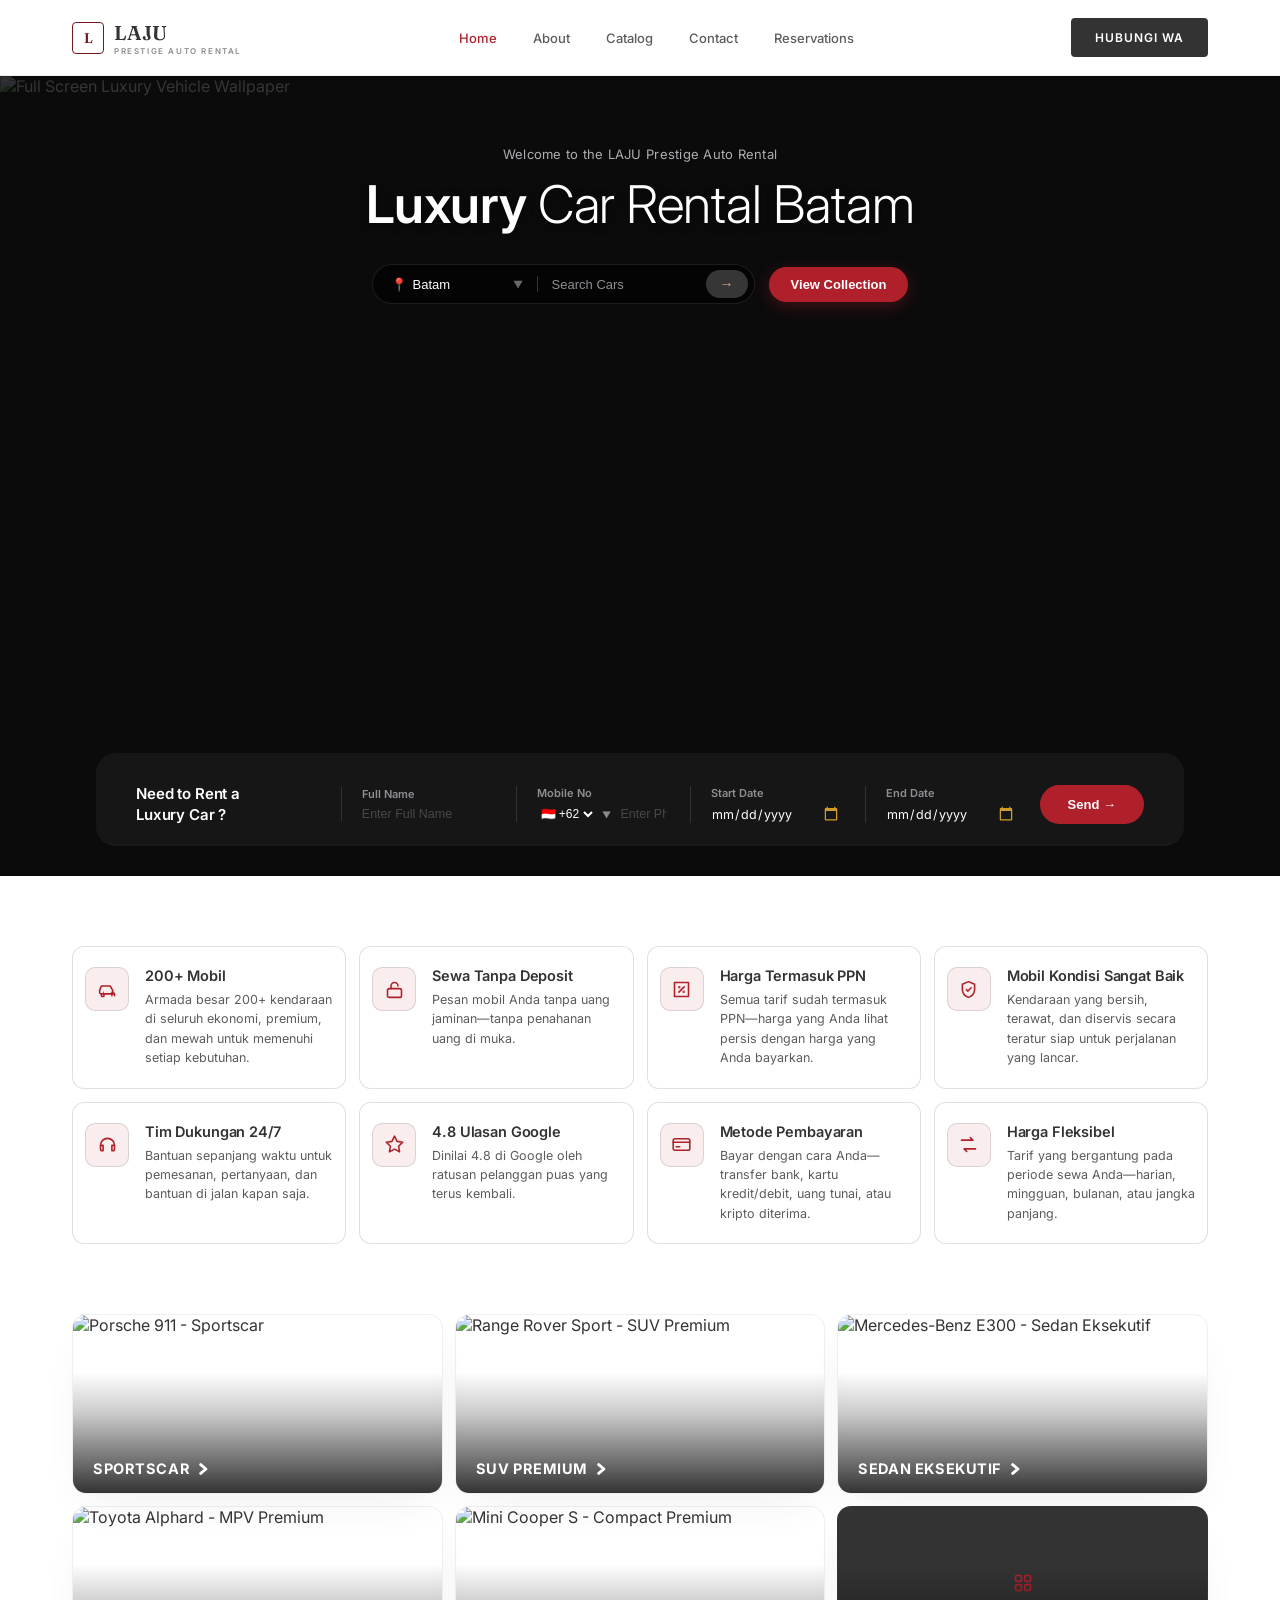
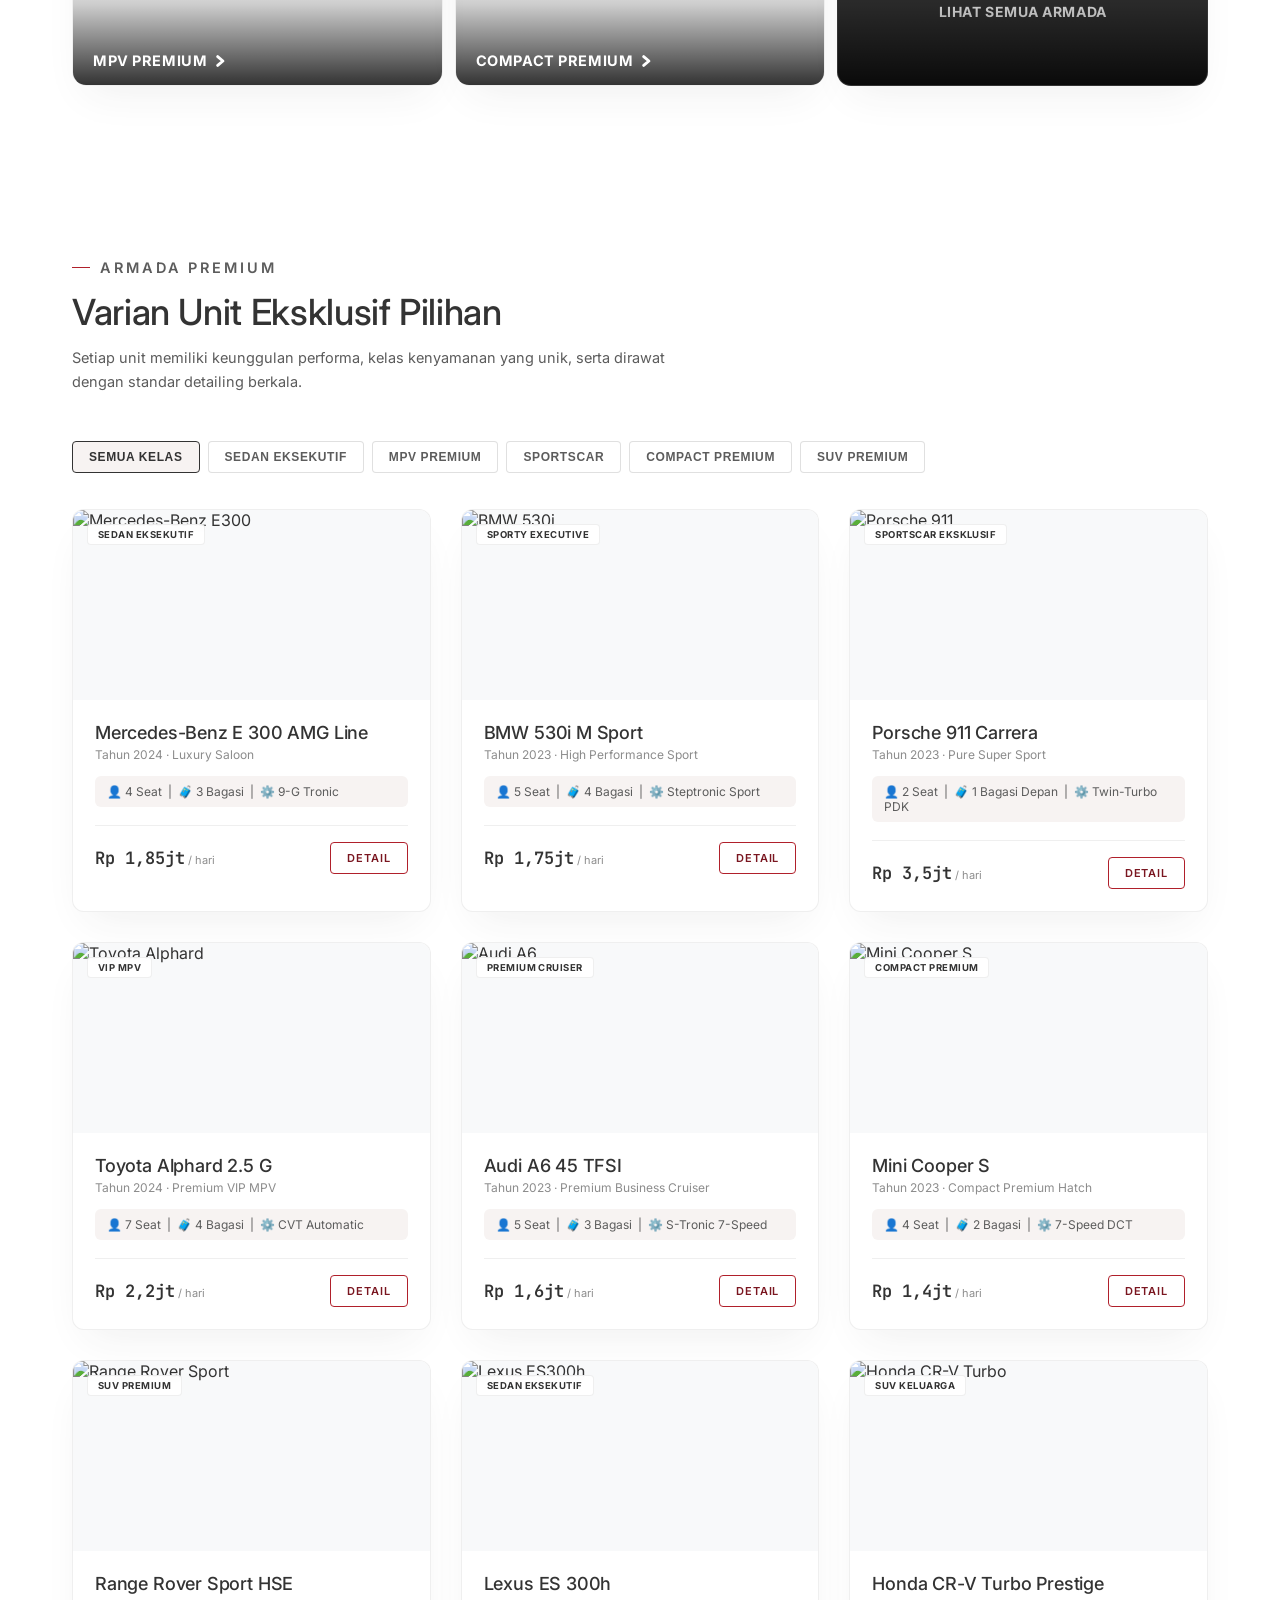
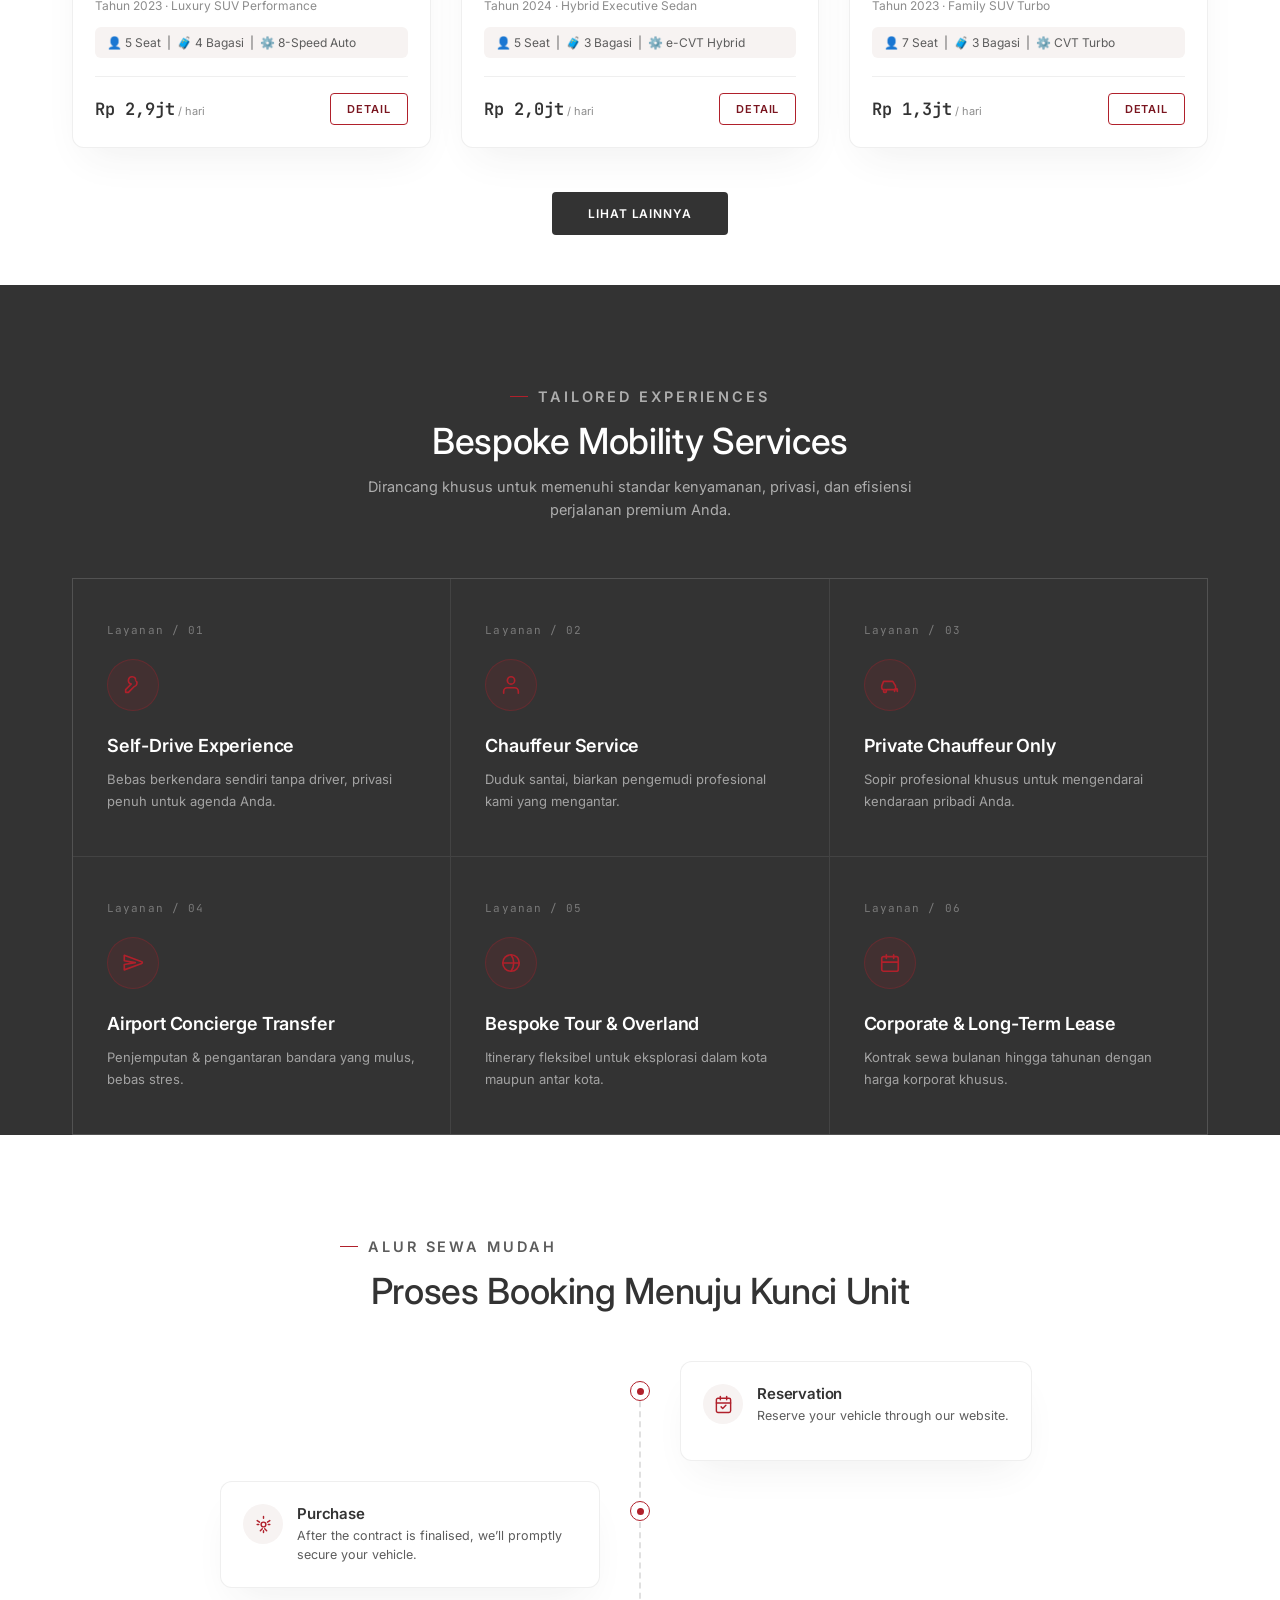
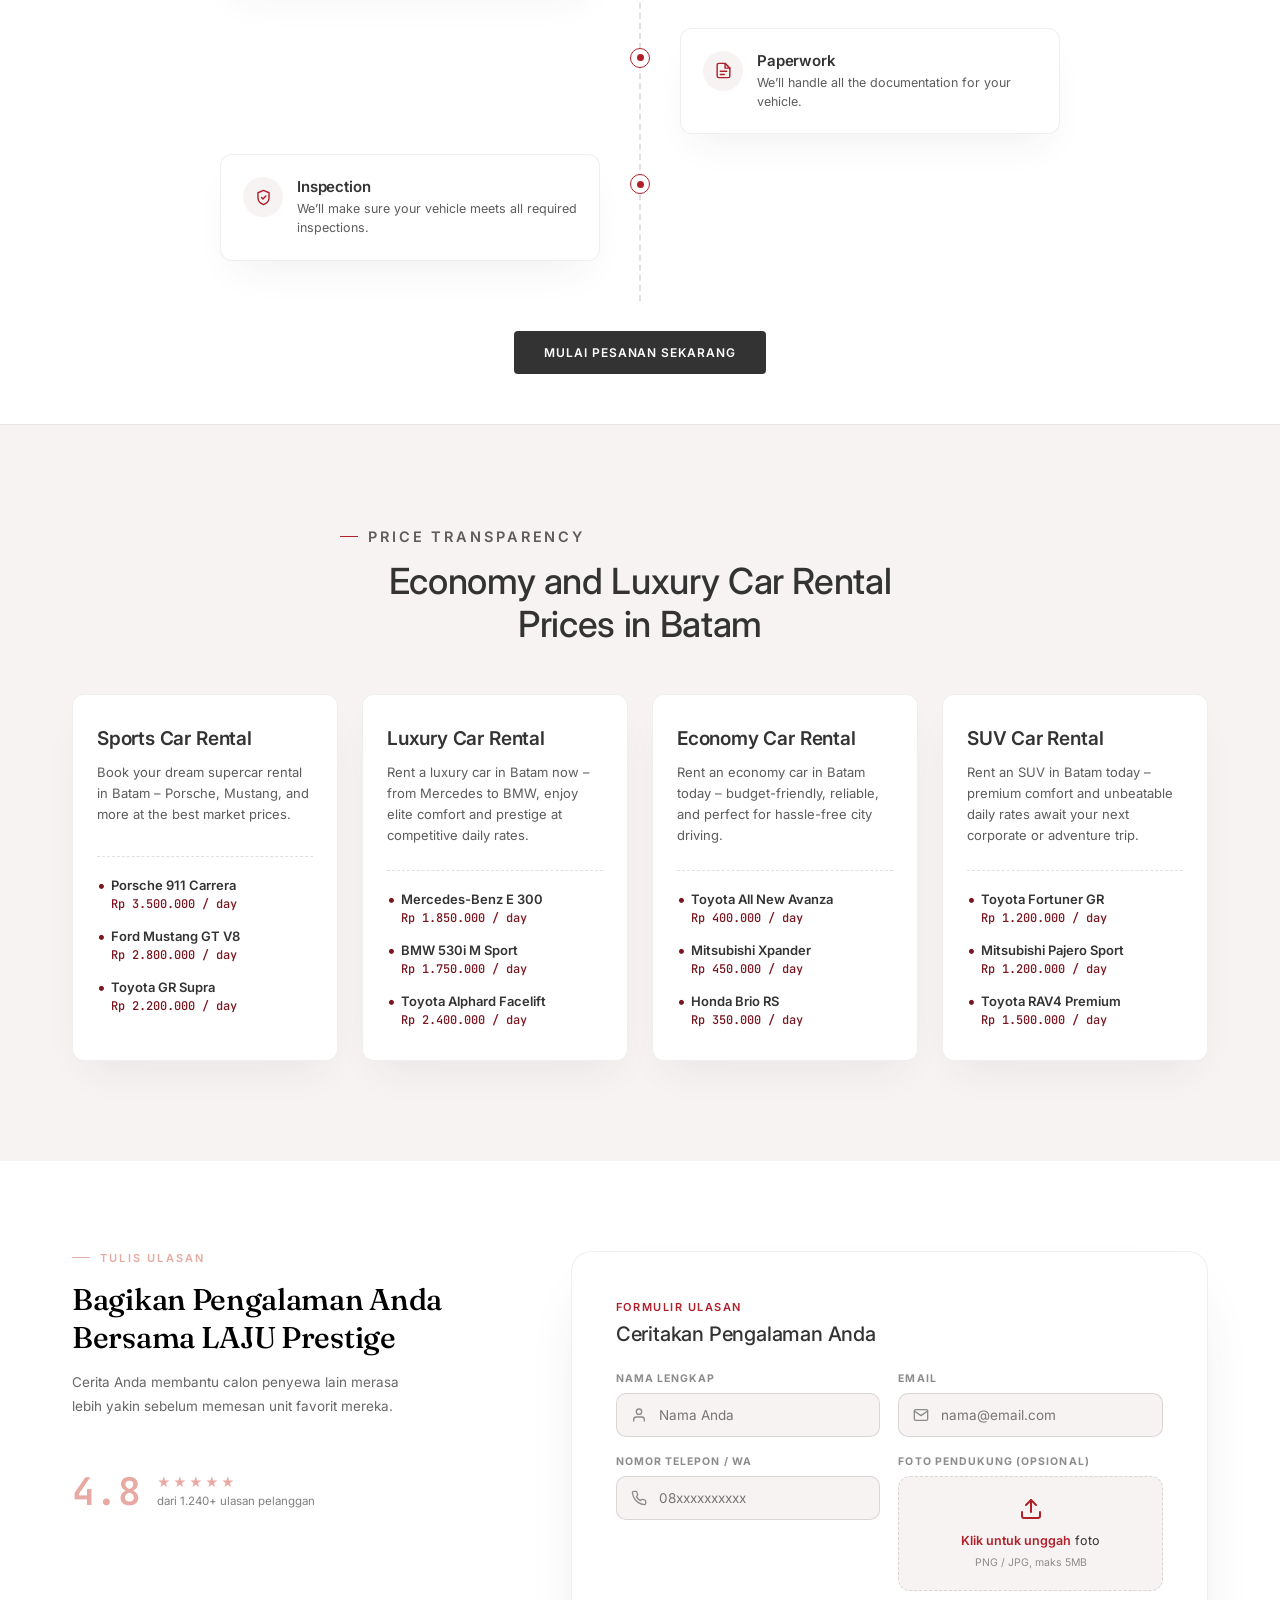
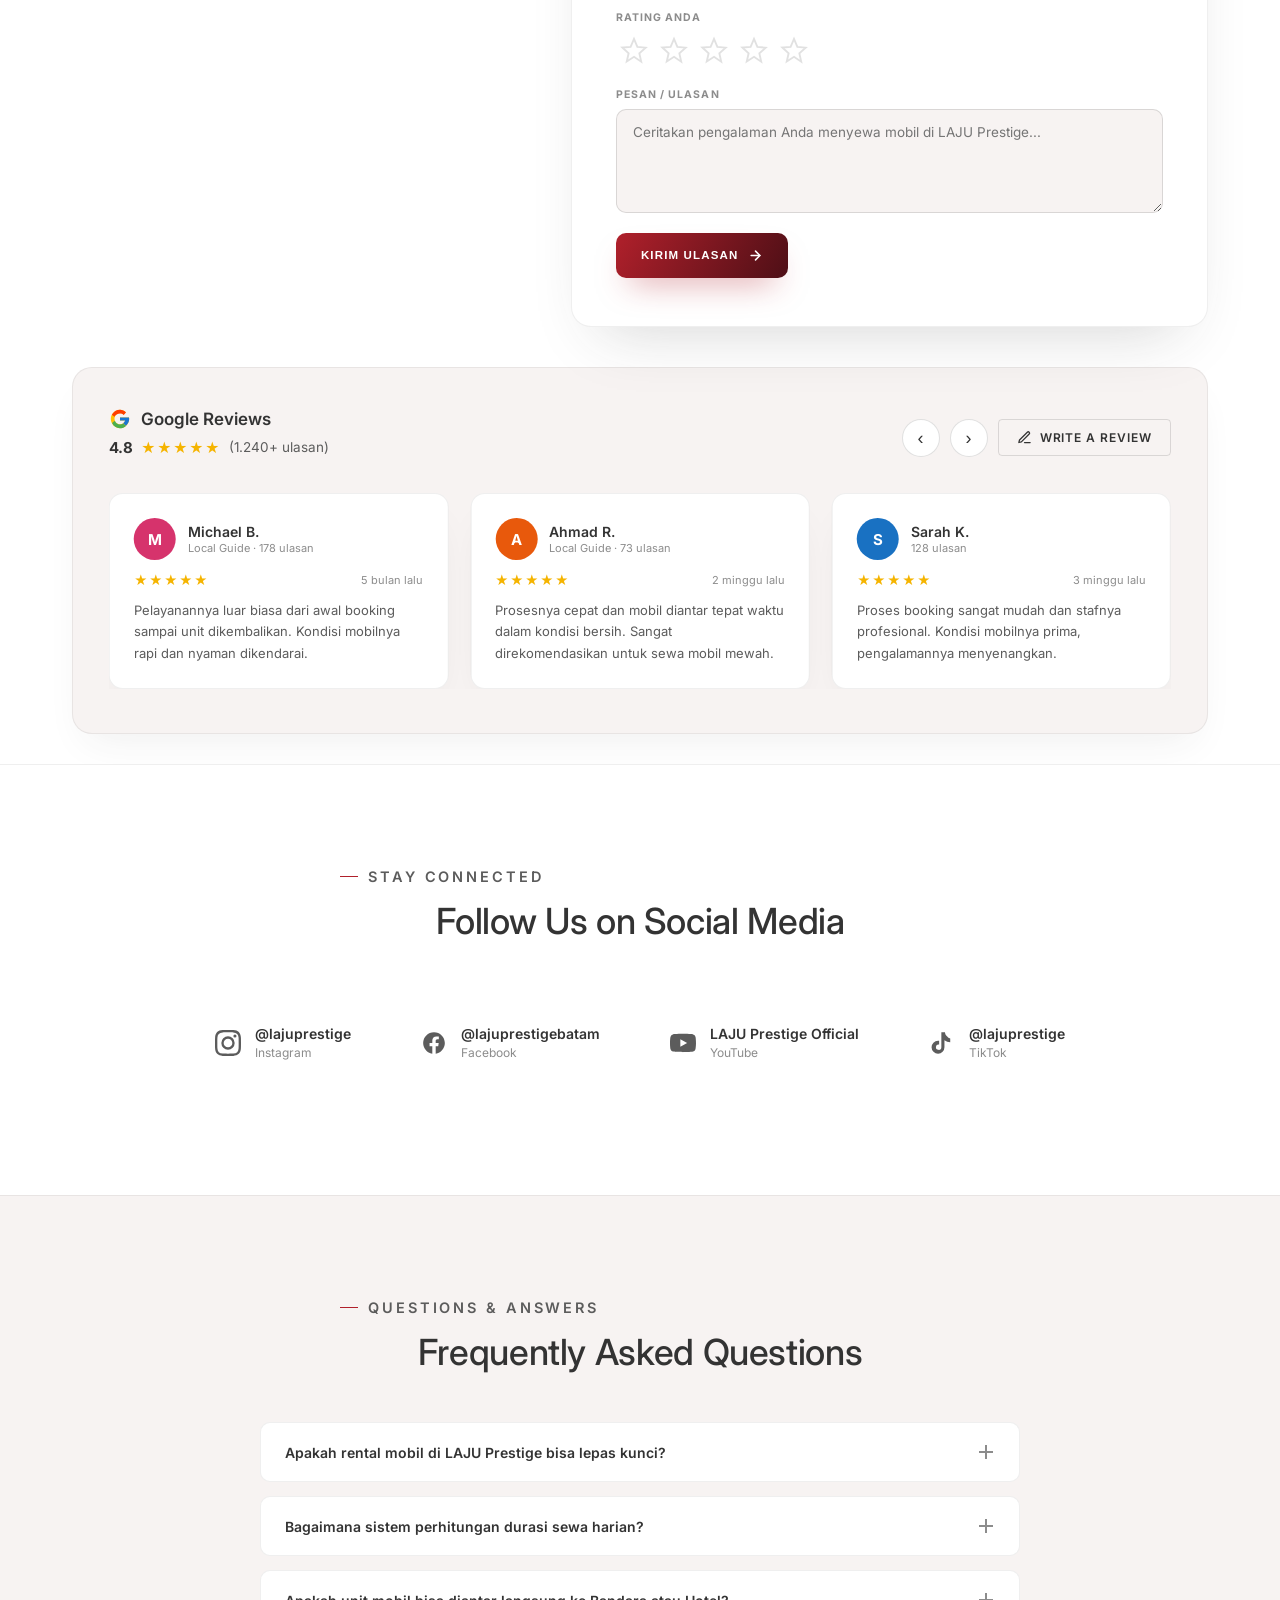
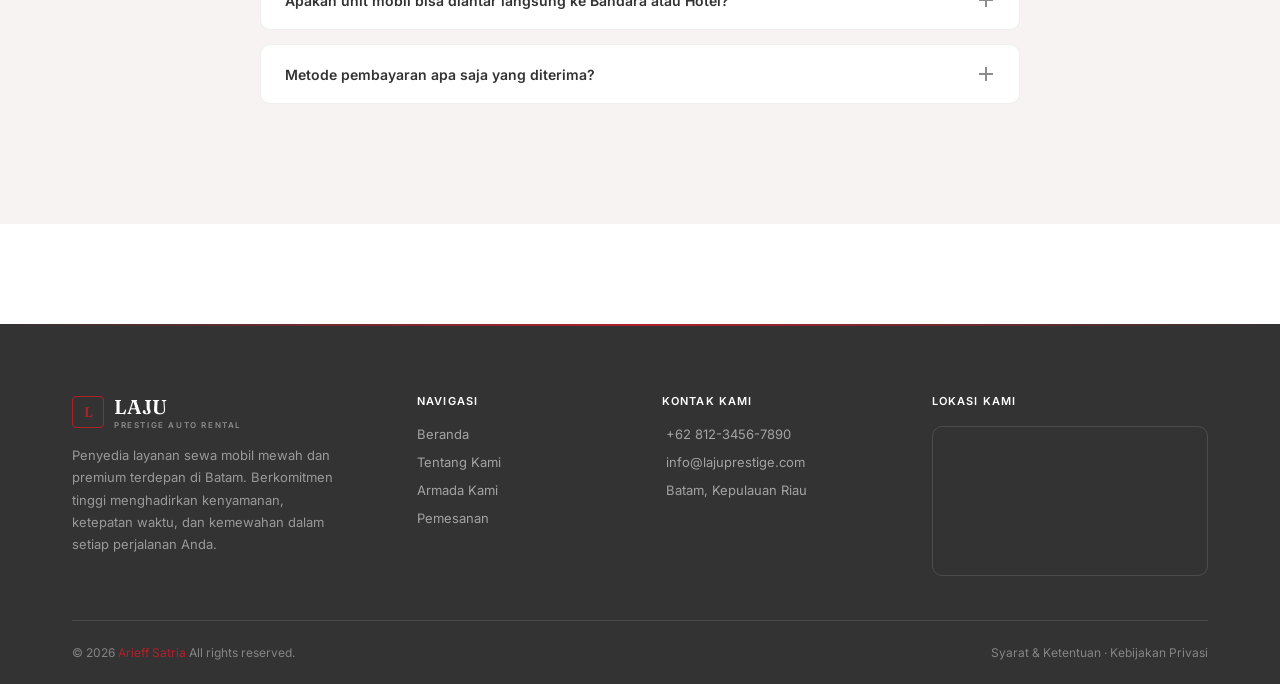
==== index.html @ 4bdc9bdc "update fix" ====
<!DOCTYPE html>
<html lang="en">
<head>
    <meta charset="UTF-8">
    <meta name="viewport" content="width=device-width, initial-scale=1.0">
    <title>Luxury - RentCar</title>
    <link rel="preconnect" href="https://fonts.googleapis.com">
    <link rel="preconnect" href="https://fonts.gstatic.com" crossorigin>
    <link href="https://fonts.googleapis.com/css2?family=Fraunces:opsz,wght@9..144,400;9..144,500;9..144,600&family=Inter:wght@300;400;500;600;700&family=JetBrains+Mono:wght@500;600&display=swap" rel="stylesheet">
    <link rel="stylesheet" href="/components/globals.css">
    <link rel="stylesheet" href="/website/css/index.css">
</head>
<body>
    
<div id="navbar"></div>

<main>
  <!-- RESERVATION HERO SECTION WITH TRUE IMMERSIVE BACKDROP COVER -->
  <section class="hero" id="booking">
    <!-- Di bagian src di bawah ini, silakan masukkan URL foto mobil Toyota RAV4 siang hari milikmu, bro! -->
    <img class="hero-bg-image" src="https://images.unsplash.com/photo-1601929862217-f1bf94503333?auto=format&fit=crop&w=1600&q=80" alt="Full Screen Luxury Vehicle Wallpaper">
    
    <!-- Lapisan pelindung kontras teks -->
    <div class="hero-overlay"></div>
    
    <div class="wrap">
      <div class="hero-top-content">
        <span class="hero-welcome">Welcome to the LAJU Prestige Auto Rental</span>
        <h1><strong>Luxury</strong> Car Rental Batam</h1>
        
        <!-- Top Pill Search Bar Row -->
        <div class="search-pill-wrapper">
          <div class="search-pill">
            <div class="pill-select-wrapper">
              📍
              <select id="lokasiPill">
                <option value="batam">Batam</option>
                <option value="tanjungpinang">Tanjung Pinang</option>
              </select>
              <span style="font-size:10px; opacity:0.6;">▼</span>
            </div>
            <div class="pill-divider"></div>
            <input type="text" placeholder="Search Cars" id="searchCarInput" onkeydown="if(event.key==='Enter'){ event.preventDefault(); searchFleet(); }">
            <button class="pill-arrow-btn" onclick="searchFleet()">→</button>
          </div>
          <button class="view-collection-btn" onclick="document.getElementById('armada').scrollIntoView({behavior:'smooth'})">View Collection</button>
        </div>
      </div>

      <!-- Bottom Horizontal Booking Bar Grid Container -->
      <div class="horizontal-booking-container">
        <div class="horizontal-booking-bar">
          <div class="bar-title">
            <h3>Need to Rent a<br>Luxury Car ?</h3>
          </div>
          
          <div class="bar-field">
            <label>Full Name</label>
            <input type="text" placeholder="Enter Full Name" id="barName">
          </div>
          
          <div class="bar-field">
            <label>Mobile No</label>
            <div class="phone-input-wrapper">
              <select>
                <option>🇮🇩 +62</option>
              </select>
              <span style="font-size:9px; opacity:0.5; margin-right:4px;">▼</span>
              <input type="tel" placeholder="Enter Ph. no" id="barPhone">
            </div>
          </div>
          
          <div class="bar-field">
            <label>Start Date</label>
            <div class="date-wrapper">
              <input type="date" id="barStartDate">
            </div>
          </div>
          
          <div class="bar-field">
            <label>End Date</label>
            <div class="date-wrapper">
              <input type="date" id="barEndDate">
            </div>
          </div>
          
          <div>
            <button class="btn-send" onclick="sendHeroBookingToWA()">Send →</button>
          </div>
        </div>
      </div>

    </div>
  </section>

  <!-- SECTION: TRUST FEATURES (TEMA TERANG, TEPAT DI BAWAH HERO) -->
  <section class="trust-section">
    <div class="wrap">
      <div class="trust-grid">
        <div class="trust-card">
          <div class="trust-icon"><svg viewBox="0 0 24 24"><path d="M5 17h14M5 17a2 2 0 01-2-2v-2l2-5h10l3 5v2a2 2 0 01-2 2M5 17v2a1 1 0 001 1h1a1 1 0 001-1v-2m9 2v-2a1 1 0 011-1h1a1 1 0 011 1v2"/><circle cx="7.5" cy="15" r="0.6" fill="currentColor" stroke="none"/><circle cx="16.5" cy="15" r="0.6" fill="currentColor" stroke="none"/></svg></div>
          <div>
            <h4>200+ Mobil</h4>
            <p>Armada besar 200+ kendaraan di seluruh ekonomi, premium, dan mewah untuk memenuhi setiap kebutuhan.</p>
          </div>
        </div>

        <div class="trust-card">
          <div class="trust-icon"><svg viewBox="0 0 24 24"><rect x="4" y="11" width="16" height="10" rx="2"/><path d="M8 11V8a4 4 0 018 0"/></svg></div>
          <div>
            <h4>Sewa Tanpa Deposit</h4>
            <p>Pesan mobil Anda tanpa uang jaminan—tanpa penahanan uang di muka.</p>
          </div>
        </div>

        <div class="trust-card">
          <div class="trust-icon"><svg viewBox="0 0 24 24"><path d="M4 4h16v16H4z"/><path d="M9 15l6-6M9.5 10a0.5 0.5 0 100-1 0.5 0.5 0 000 1zM14.5 15a0.5 0.5 0 100-1 0.5 0.5 0 000 1z"/></svg></div>
          <div>
            <h4>Harga Termasuk PPN</h4>
            <p>Semua tarif sudah termasuk PPN—harga yang Anda lihat persis dengan harga yang Anda bayarkan.</p>
          </div>
        </div>

        <div class="trust-card">
          <div class="trust-icon"><svg viewBox="0 0 24 24"><path d="M12 3l7 3v6c0 4.5-3 7.5-7 9-4-1.5-7-4.5-7-9V6l7-3z"/><path d="M9.5 12l1.8 1.8L15 10"/></svg></div>
          <div>
            <h4>Mobil Kondisi Sangat Baik</h4>
            <p>Kendaraan yang bersih, terawat, dan diservis secara teratur siap untuk perjalanan yang lancar.</p>
          </div>
        </div>

        <div class="trust-card">
          <div class="trust-icon"><svg viewBox="0 0 24 24"><path d="M4 13a8 8 0 0116 0"/><path d="M4 13v4a2 2 0 002 2h1v-6H5a1 1 0 00-1 1zM20 13v4a2 2 0 01-2 2h-1v-6h2a1 1 0 011 1z"/></svg></div>
          <div>
            <h4>Tim Dukungan 24/7</h4>
            <p>Bantuan sepanjang waktu untuk pemesanan, pertanyaan, dan bantuan di jalan kapan saja.</p>
          </div>
        </div>

        <div class="trust-card">
          <div class="trust-icon"><svg viewBox="0 0 24 24"><path d="M12 2.5l2.9 5.9 6.5.95-4.7 4.6 1.1 6.45L12 17.3l-5.8 3.1 1.1-6.45-4.7-4.6 6.5-.95z"/></svg></div>
          <div>
            <h4>4.8 Ulasan Google</h4>
            <p>Dinilai 4.8 di Google oleh ratusan pelanggan puas yang terus kembali.</p>
          </div>
        </div>

        <div class="trust-card">
          <div class="trust-icon"><svg viewBox="0 0 24 24"><rect x="2.5" y="5.5" width="19" height="13" rx="2"/><line x1="2.5" y1="9.5" x2="21.5" y2="9.5"/><line x1="6" y1="14.5" x2="10" y2="14.5"/></svg></div>
          <div>
            <h4>Metode Pembayaran</h4>
            <p>Bayar dengan cara Anda—transfer bank, kartu kredit/debit, uang tunai, atau kripto diterima.</p>
          </div>
        </div>

        <div class="trust-card">
          <div class="trust-icon"><svg viewBox="0 0 24 24"><path d="M4 7h13l-3-3M20 17H7l3 3"/></svg></div>
          <div>
            <h4>Harga Fleksibel</h4>
            <p>Tarif yang bergantung pada periode sewa Anda—harian, mingguan, bulanan, atau jangka panjang.</p>
          </div>
        </div>
      </div>
    </div>
  </section>

  <!-- SECTION: CATEGORY SHOWCASE (FOTO MOBIL PER KATEGORI ARMADA) -->
  <section class="category-showcase">
    <div class="wrap">
      <div class="cat-grid">
        <a class="cat-tile">
          <img src="https://images.unsplash.com/photo-1580679568899-be51739ba2df?auto=format&fit=crop&w=800&q=80" alt="Porsche 911 - Sportscar">
          <span class="cat-tile-label">Sportscar <svg viewBox="0 0 24 24" fill="none" stroke="currentColor" stroke-width="5" stroke-linecap="round" stroke-linejoin="round"><path d="M8 4.5l9 7.5-9 7.5"/></svg></span>
        </a>
        <a class="cat-tile">
          <img src="https://images.unsplash.com/photo-1671614415338-68728dd833ea?auto=format&fit=crop&w=800&q=80" alt="Range Rover Sport - SUV Premium">
          <span class="cat-tile-label">SUV Premium <svg viewBox="0 0 24 24" fill="none" stroke="currentColor" stroke-width="5" stroke-linecap="round" stroke-linejoin="round"><path d="M8 4.5l9 7.5-9 7.5"/></svg></span>
        </a>
        <a class="cat-tile">
          <img src="https://images.unsplash.com/photo-1580273916550-e323be2ae537?auto=format&fit=crop&w=800&q=80" alt="Mercedes-Benz E300 - Sedan Eksekutif">
          <span class="cat-tile-label">Sedan Eksekutif <svg viewBox="0 0 24 24" fill="none" stroke="currentColor" stroke-width="5" stroke-linecap="round" stroke-linejoin="round"><path d="M8 4.5l9 7.5-9 7.5"/></svg></span>
        </a>
        <a class="cat-tile">
          <img src="https://images.unsplash.com/photo-1519641471654-76ce0107ad1b?auto=format&fit=crop&w=800&q=80" alt="Toyota Alphard - MPV Premium">
          <span class="cat-tile-label">MPV Premium <svg viewBox="0 0 24 24" fill="none" stroke="currentColor" stroke-width="5" stroke-linecap="round" stroke-linejoin="round"><path d="M8 4.5l9 7.5-9 7.5"/></svg></span>
        </a>
        <a class="cat-tile">
          <img src="https://images.unsplash.com/photo-1549399542-7e3f8b79c341?auto=format&fit=crop&w=800&q=80" alt="Mini Cooper S - Compact Premium">
          <span class="cat-tile-label">Compact Premium <svg viewBox="0 0 24 24" fill="none" stroke="currentColor" stroke-width="5" stroke-linecap="round" stroke-linejoin="round"><path d="M8 4.5l9 7.5-9 7.5"/></svg></span>
        </a>
        <a class="cat-tile cta" onclick="goToCategory('all'); return false;" href="#armada">
          <svg viewBox="0 0 24 24" fill="none" stroke-width="2" stroke-linecap="round" stroke-linejoin="round"><rect x="3" y="3" width="7" height="7" rx="1.5"/><rect x="14" y="3" width="7" height="7" rx="1.5"/><rect x="3" y="14" width="7" height="7" rx="1.5"/><rect x="14" y="14" width="7" height="7" rx="1.5"/></svg>
          <span>Lihat Semua Armada</span>
        </a>
      </div>
    </div>
  </section>


  <!-- FLEET SECTION -->
  <section id="armada">
    <div class="wrap">
      <div class="section-head">
        <p class="eyebrow">Armada Premium</p>
        <h2>Varian Unit Eksklusif Pilihan</h2>
        <p>Setiap unit memiliki keunggulan performa, kelas kenyamanan yang unik, serta dirawat dengan standar detailing berkala.</p>
      </div>

      <div class="fleet-tabs">
        <button class="active" data-filter="all">Semua Kelas</button>
        <button data-filter="sedan">Sedan Eksekutif</button>
        <button data-filter="mpv">MPV Premium</button>
        <button data-filter="sport">Sportscar</button>
        <button data-filter="compact">Compact Premium</button>
        <button data-filter="suv">SUV Premium</button>
      </div>

      <div class="fleet-grid" id="fleetGrid">
        <!-- Mobil 1 -->
        <a class="car-card" data-cat="sedan" href="../Detail/detail.html?car=mercedes-e300">
          <div class="car-img">
            <span class="car-tag">Sedan Eksekutif</span>
            <img src="https://images.unsplash.com/photo-1580273916550-e323be2ae537?auto=format&fit=crop&w=800&q=80" alt="Mercedes-Benz E300">
          </div>
          <div class="car-body">
            <h3>Mercedes-Benz E 300 AMG Line</h3>
            <div class="car-sub">Tahun 2024 · Luxury Saloon</div>
            <div class="car-specs">👤 4 Seat &nbsp;|&nbsp; 🧳 3 Bagasi &nbsp;|&nbsp; ⚙️ 9-G Tronic</div>
            <div class="car-foot">
              <div class="price-block"><span class="price">Rp 1,85jt</span><span class="per"> / hari</span></div>
              <span class="btn btn-outline-gold">Detail</span>
            </div>
          </div>
        </a>

        <!-- Mobil 2 -->
        <a class="car-card" data-cat="sedan" href="../Detail/detail.html?car=bmw-530i">
          <div class="car-img">
            <span class="car-tag">Sporty Executive</span>
            <img src="https://images.unsplash.com/photo-1601929862217-f1bf94503333?auto=format&fit=crop&w=800&q=80" alt="BMW 530i">
          </div>
          <div class="car-body">
            <h3>BMW 530i M Sport</h3>
            <div class="car-sub">Tahun 2023 · High Performance Sport</div>
            <div class="car-specs">👤 5 Seat &nbsp;|&nbsp; 🧳 4 Bagasi &nbsp;|&nbsp; ⚙️ Steptronic Sport</div>
            <div class="car-foot">
              <div class="price-block"><span class="price">Rp 1,75jt</span><span class="per"> / hari</span></div>
              <span class="btn btn-outline-gold">Detail</span>
            </div>
          </div>
        </a>

        <!-- Mobil 3 -->
        <a class="car-card" data-cat="sport" href="../Detail/detail.html?car=porsche-911">
          <div class="car-img">
            <span class="car-tag">Sportscar Eksklusif</span>
            <img src="https://images.unsplash.com/photo-1580679568899-be51739ba2df?auto=format&fit=crop&w=800&q=80" alt="Porsche 911">
          </div>
          <div class="car-body">
            <h3>Porsche 911 Carrera</h3>
            <div class="car-sub">Tahun 2023 · Pure Super Sport</div>
            <div class="car-specs">👤 2 Seat &nbsp;|&nbsp; 🧳 1 Bagasi Depan &nbsp;|&nbsp; ⚙️ Twin-Turbo PDK</div>
            <div class="car-foot">
              <div class="price-block"><span class="price">Rp 3,5jt</span><span class="per"> / hari</span></div>
              <span class="btn btn-outline-gold">Detail</span>
            </div>
          </div>
        </a>

        <!-- Mobil 4 -->
        <a class="car-card" data-cat="mpv" href=../Detail/detail.html?car=alphard">
          <div class="car-img">
            <span class="car-tag">VIP MPV</span>
            <img src="https://images.unsplash.com/photo-1519641471654-76ce0107ad1b?auto=format&fit=crop&w=800&q=80" alt="Toyota Alphard">
          </div>
          <div class="car-body">
            <h3>Toyota Alphard 2.5 G</h3>
            <div class="car-sub">Tahun 2024 · Premium VIP MPV</div>
            <div class="car-specs">👤 7 Seat &nbsp;|&nbsp; 🧳 4 Bagasi &nbsp;|&nbsp; ⚙️ CVT Automatic</div>
            <div class="car-foot">
              <div class="price-block"><span class="price">Rp 2,2jt</span><span class="per"> / hari</span></div>
              <span class="btn btn-outline-gold">Detail</span>
            </div>
          </div>
        </a>

        <!-- Mobil 5 -->
        <a class="car-card" data-cat="sedan" href="../Detail/detail.html?car=audi-a6">
          <div class="car-img">
            <span class="car-tag">Premium Cruiser</span>
            <img src="https://images.unsplash.com/photo-1599912027611-484b9fc447af?auto=format&fit=crop&w=800&q=80" alt="Audi A6">
          </div>
          <div class="car-body">
            <h3>Audi A6 45 TFSI</h3>
            <div class="car-sub">Tahun 2023 · Premium Business Cruiser</div>
            <div class="car-specs">👤 5 Seat &nbsp;|&nbsp; 🧳 3 Bagasi &nbsp;|&nbsp; ⚙️ S-Tronic 7-Speed</div>
            <div class="car-foot">
              <div class="price-block"><span class="price">Rp 1,6jt</span><span class="per"> / hari</span></div>
              <span class="btn btn-outline-gold">Detail</span>
            </div>
          </div>
        </a>

        <!-- Mobil 6 -->
        <a class="car-card" data-cat="compact" href="../Detail/detail.html?car=mini-cooper">
          <div class="car-img">
            <span class="car-tag">Compact Premium</span>
            <img src="https://images.unsplash.com/photo-1549399542-7e3f8b79c341?auto=format&fit=crop&w=800&q=80" alt="Mini Cooper S">
          </div>
          <div class="car-body">
            <h3>Mini Cooper S</h3>
            <div class="car-sub">Tahun 2023 · Compact Premium Hatch</div>
            <div class="car-specs">👤 4 Seat &nbsp;|&nbsp; 🧳 2 Bagasi &nbsp;|&nbsp; ⚙️ 7-Speed DCT</div>
            <div class="car-foot">
              <div class="price-block"><span class="price">Rp 1,4jt</span><span class="per"> / hari</span></div>
              <span class="btn btn-outline-gold">Detail</span>
            </div>
          </div>
        </a>
        <!-- Mobil 7 -->
        <a class="car-card" data-cat="suv" href="../Detail/detail.html?car=range-rover-sport">
          <div class="car-img">
            <span class="car-tag">SUV Premium</span>
            <img src="https://images.unsplash.com/photo-1671614415338-68728dd833ea?auto=format&fit=crop&w=800&q=80" alt="Range Rover Sport">
          </div>
          <div class="car-body">
            <h3>Range Rover Sport HSE</h3>
            <div class="car-sub">Tahun 2023 · Luxury SUV Performance</div>
            <div class="car-specs">👤 5 Seat &nbsp;|&nbsp; 🧳 4 Bagasi &nbsp;|&nbsp; ⚙️ 8-Speed Auto</div>
            <div class="car-foot">
              <div class="price-block"><span class="price">Rp 2,9jt</span><span class="per"> / hari</span></div>
              <span class="btn btn-outline-gold">Detail</span>
            </div>
          </div>
        </a>

        <!-- Mobil 8 -->
        <a class="car-card" data-cat="sedan" href="../Detail/detail.html?car=lexus-es300h">
          <div class="car-img">
            <span class="car-tag">Sedan Eksekutif</span>
            <img src="https://images.unsplash.com/photo-1533473359331-0135ef1b58bf?auto=format&fit=crop&w=800&q=80" alt="Lexus ES300h">
          </div>
          <div class="car-body">
            <h3>Lexus ES 300h</h3>
            <div class="car-sub">Tahun 2024 · Hybrid Executive Sedan</div>
            <div class="car-specs">👤 5 Seat &nbsp;|&nbsp; 🧳 3 Bagasi &nbsp;|&nbsp; ⚙️ e-CVT Hybrid</div>
            <div class="car-foot">
              <div class="price-block"><span class="price">Rp 2,0jt</span><span class="per"> / hari</span></div>
              <span class="btn btn-outline-gold">Detail</span>
            </div>
          </div>
        </a>

        <!-- Mobil 9 -->
        <a class="car-card" data-cat="suv" href="../Detail/detail.html?car=honda-crv">
          <div class="car-img">
            <span class="car-tag">SUV Keluarga</span>
            <img src="https://images.unsplash.com/photo-1568844293986-8d0400bd4745?auto=format&fit=crop&w=800&q=80" alt="Honda CR-V Turbo">
          </div>
          <div class="car-body">
            <h3>Honda CR-V Turbo Prestige</h3>
            <div class="car-sub">Tahun 2023 · Family SUV Turbo</div>
            <div class="car-specs">👤 7 Seat &nbsp;|&nbsp; 🧳 3 Bagasi &nbsp;|&nbsp; ⚙️ CVT Turbo</div>
            <div class="car-foot">
              <div class="price-block"><span class="price">Rp 1,3jt</span><span class="per"> / hari</span></div>
              <span class="btn btn-outline-gold">Detail</span>
            </div>
          </div>
        </a>
      </div>

      <div style="text-align:center;margin-top:44px; margin-bottom: 50px;">
        <a href="../Catalog/catalog.html" class="btn btn-primary" style="padding:14px 36px;">Lihat Lainnya</a>
      </div>
    </div>
  </section>


  <section id="layanan-eksklusif">
    <div class="wrap">
      <div class="section-head center">
        <p class="eyebrow">Tailored Experiences</p>
        <h2>Bespoke Mobility Services</h2>
        <p>Dirancang khusus untuk memenuhi standar kenyamanan, privasi, dan efisiensi perjalanan premium Anda.</p>
      </div>

      <div class="services-grid">
        <!-- 1. Lepas Kunci -->
        <div class="service-card">
          <span class="service-index">Layanan / 01</span>
          <div class="service-icon-badge"><svg viewBox="0 0 24 24" stroke-width="1.8" stroke-linecap="round" stroke-linejoin="round"><path d="M15 7a4 4 0 10-4.9 3.9L4 17v3h3l6.1-6.1A4 4 0 0015 7z"/><circle cx="15.5" cy="6.5" r="0.6" fill="currentColor" stroke="none"/></svg></div>
          <h3>Self-Drive Experience</h3>
          <p>Bebas berkendara sendiri tanpa driver, privasi penuh untuk agenda Anda.</p>
        </div>

        <!-- 2. Mobil + Driver -->
        <div class="service-card">
          <span class="service-index">Layanan / 02</span>
          <div class="service-icon-badge"><svg viewBox="0 0 24 24" stroke-width="1.8" stroke-linecap="round" stroke-linejoin="round"><path d="M20 21v-2a4 4 0 00-4-4H8a4 4 0 00-4 4v2"/><circle cx="12" cy="7" r="4"/></svg></div>
          <h3>Chauffeur Service</h3>
          <p>Duduk santai, biarkan pengemudi profesional kami yang mengantar.</p>
        </div>

        <!-- 3. Driver Only -->
        <div class="service-card">
          <span class="service-index">Layanan / 03</span>
          <div class="service-icon-badge"><svg viewBox="0 0 24 24" stroke-width="1.8" stroke-linecap="round" stroke-linejoin="round"><path d="M5 17h14M5 17a2 2 0 01-2-2v-2l2-5h10l3 5v2a2 2 0 01-2 2M5 17v2a1 1 0 001 1h1a1 1 0 001-1v-2m9 2v-2a1 1 0 011-1h1a1 1 0 011 1v2"/><circle cx="7.5" cy="15" r="0.6" fill="currentColor" stroke="none"/><circle cx="16.5" cy="15" r="0.6" fill="currentColor" stroke="none"/></svg></div>
          <h3>Private Chauffeur Only</h3>
          <p>Sopir profesional khusus untuk mengendarai kendaraan pribadi Anda.</p>
        </div>

        <!-- 4. Antar Jemput Bandara -->
        <div class="service-card">
          <span class="service-index">Layanan / 04</span>
          <div class="service-icon-badge"><svg viewBox="0 0 24 24" stroke-width="1.8" stroke-linecap="round" stroke-linejoin="round"><path d="M2.5 19.5l19-7a1 1 0 000-1.9l-19-7v6l12 2-12 2v6z"/></svg></div>
          <h3>Airport Concierge Transfer</h3>
          <p>Penjemputan &amp; pengantaran bandara yang mulus, bebas stres.</p>
        </div>

        <!-- 5. Wisata Tour Dalam & Luar Kota -->
        <div class="service-card">
          <span class="service-index">Layanan / 05</span>
          <div class="service-icon-badge"><svg viewBox="0 0 24 24" stroke-width="1.8" stroke-linecap="round" stroke-linejoin="round"><circle cx="12" cy="12" r="9"/><path d="M12 3a15 15 0 010 18M3 12h18"/></svg></div>
          <h3>Bespoke Tour & Overland</h3>
          <p>Itinerary fleksibel untuk eksplorasi dalam kota maupun antar kota.</p>
        </div>

        <!-- 6. Sewa Jangka Panjang -->
        <div class="service-card">
          <span class="service-index">Layanan / 06</span>
          <div class="service-icon-badge"><svg viewBox="0 0 24 24" stroke-width="1.8" stroke-linecap="round" stroke-linejoin="round"><rect x="3" y="5" width="18" height="16" rx="2"/><path d="M8 3v4M16 3v4M3 11h18"/></svg></div>
          <h3>Corporate & Long-Term Lease</h3>
          <p>Kontrak sewa bulanan hingga tahunan dengan harga korporat khusus.</p>
        </div>

      </div>
    </div>
  </section>
  

<!-- PROCESS STEP SECTION (UPDATED TO 4 STEPS) -->
  <section id="cara-sewa">
    <div class="wrap">
      <div class="section-head center">
        <p class="eyebrow">Alur Sewa Mudah</p>
        <h2>Proses Booking Menuju Kunci Unit</h2>
      </div>

      <div class="zig">
        <div class="zig-line"></div>
        
        <!-- STEP 1: Reservation -->
        <div class="zig-row">
          <div class="zig-card">
            <div class="zig-icon"><svg viewBox="0 0 24 24"><rect x="3" y="4" width="18" height="18" rx="2"/><line x1="16" y1="2" x2="16" y2="6"/><line x1="8" y1="2" x2="8" y2="6"/><line x1="3" y1="10" x2="21" y2="10"/><path d="M9 15l2 2 4-4"/></svg></div>
            <div>
              <h3>Reservation</h3>
              <p>Reserve your vehicle through our website.</p>
            </div>
          </div>
          <div class="zig-node"></div>
        </div>

        <!-- STEP 2: Purchase -->
        <div class="zig-row">
          <div class="zig-card">
            <div class="zig-icon"><svg viewBox="0 0 24 24"><path d="M12 2v2M12 20v2M4 7l3 2M20 7l-3 2M6 12H4M20 12h-2"/><path d="M9 12a3 3 0 106 0 3 3 0 00-6 0z"/><path d="M8 20l2.5-2.5M16 20l-2.5-2.5"/></svg></div>
            <div>
              <h3>Purchase</h3>
              <p>After the contract is finalised, we’ll promptly secure your vehicle.</p>
            </div>
          </div>
          <div class="zig-node"></div>
        </div>

        <!-- STEP 3: Paperwork -->
        <div class="zig-row">
          <div class="zig-card">
            <div class="zig-icon"><svg viewBox="0 0 24 24"><path d="M14 3H6a2 2 0 00-2 2v14a2 2 0 002 2h12a2 2 0 002-2V9z"/><path d="M14 3v6h6"/><line x1="8" y1="13" x2="16" y2="13"/><line x1="8" y1="17" x2="13" y2="17"/></svg></div>
            <div>
              <h3>Paperwork</h3>
              <p>We’ll handle all the documentation for your vehicle.</p>
            </div>
          </div>
          <div class="zig-node"></div>
        </div>

        <!-- STEP 4: Inspection -->
        <div class="zig-row">
          <div class="zig-card">
            <div class="zig-icon"><svg viewBox="0 0 24 24"><path d="M12 3l7 3v6c0 4.5-3 7.5-7 9-4-1.5-7-4.5-7-9V6l7-3z"/><path d="M9.5 12l1.8 1.8L15 10"/></svg></div>
            <div>
              <h3>Inspection</h3>
              <p>We’ll make sure your vehicle meets all required inspections.</p>
            </div>
          </div>
          <div class="zig-node"></div>
        </div>

      </div>

      <div style="text-align:center;margin-top:10px; margin-bottom: 50px;">
        <a href="../Booking/booking.html" class="btn btn-primary" style="padding:14px 30px;">Mulai Pesanan Sekarang</a>
      </div>
    </div>
  </section>

  <!-- SECTION NEW 1: ECONOMY AND LUXURY CAR RENTAL PRICES -->
  <section id="pricing-list" style="background: var(--bg-alt); padding-bottom: 100px; border-top: 1px solid var(--line);">
    <div class="wrap">
      <div class="section-head center">
        <p class="eyebrow">Price Transparency</p>
        <h2>Economy and Luxury Car Rental Prices in Batam</h2>
      </div>

      <div class="pricing-grid">
        <!-- Card 1: Sports Car -->
        <div class="price-card">
          <h3>Sports Car Rental</h3>
          <p>Book your dream supercar rental in Batam – Porsche, Mustang, and more at the best market prices.</p>
          <ul class="price-list">
            <li><span class="car-name">Porsche 911 Carrera</span><span class="car-rate">Rp 3.500.000 / day</span></li>
            <li><span class="car-name">Ford Mustang GT V8</span><span class="car-rate">Rp 2.800.000 / day</span></li>
            <li><span class="car-name">Toyota GR Supra</span><span class="car-rate">Rp 2.200.000 / day</span></li>
          </ul>
        </div>

        <!-- Card 2: Luxury Car -->
        <div class="price-card">
          <h3>Luxury Car Rental</h3>
          <p>Rent a luxury car in Batam now – from Mercedes to BMW, enjoy elite comfort and prestige at competitive daily rates.</p>
          <ul class="price-list">
            <li><span class="car-name">Mercedes-Benz E 300</span><span class="car-rate">Rp 1.850.000 / day</span></li>
            <li><span class="car-name">BMW 530i M Sport</span><span class="car-rate">Rp 1.750.000 / day</span></li>
            <li><span class="car-name">Toyota Alphard Facelift</span><span class="car-rate">Rp 2.400.000 / day</span></li>
          </ul>
        </div>

        <!-- Card 3: Economy Car -->
        <div class="price-card">
          <h3>Economy Car Rental</h3>
          <p>Rent an economy car in Batam today – budget-friendly, reliable, and perfect for hassle-free city driving.</p>
          <ul class="price-list">
            <li><span class="car-name">Toyota All New Avanza</span><span class="car-rate">Rp 400.000 / day</span></li>
            <li><span class="car-name">Mitsubishi Xpander</span><span class="car-rate">Rp 450.000 / day</span></li>
            <li><span class="car-name">Honda Brio RS</span><span class="car-rate">Rp 350.000 / day</span></li>
          </ul>
        </div>

        <!-- Card 4: SUV Car -->
        <div class="price-card">
          <h3>SUV Car Rental</h3>
          <p>Rent an SUV in Batam today – premium comfort and unbeatable daily rates await your next corporate or adventure trip.</p>
          <ul class="price-list">
            <li><span class="car-name">Toyota Fortuner GR</span><span class="car-rate">Rp 1.200.000 / day</span></li>
            <li><span class="car-name">Mitsubishi Pajero Sport</span><span class="car-rate">Rp 1.200.000 / day</span></li>
            <li><span class="car-name">Toyota RAV4 Premium</span><span class="car-rate">Rp 1.500.000 / day</span></li>
          </ul>
        </div>
      </div>
    </div>
  </section>


    <!-- SECTION: FORM TULIS ULASAN (DI ATAS TESTIMONI) -->
  <section class="review-form-section" id="form-section">
    <div class="wrap">
      <div class="review-panel">

        <!-- Kolom kiri: editorial intro -->
        <div class="review-intro">
          <span class="review-quote-mark">&rdquo;</span>
          <div>
            <p class="eyebrow">Tulis Ulasan</p>
            <h2 class="review-intro-title">Bagikan Pengalaman Anda Bersama LAJU Prestige</h2>
            <p class="review-intro-text">Cerita Anda membantu calon penyewa lain merasa lebih yakin sebelum memesan unit favorit mereka.</p>
          </div>
          <div class="review-intro-stat">
            <span class="review-intro-score">4.8</span>
            <div>
              <div class="review-intro-stars">★★★★★</div>
              <div class="review-intro-count">dari 1.240+ ulasan pelanggan</div>
            </div>
          </div>
        </div>

        <!-- Kolom kanan: form -->
        <div class="review-form-wrap">
          <p class="form-eyebrow">Formulir Ulasan</p>
          <h3>Ceritakan Pengalaman Anda</h3>

          <form id="reviewForm" class="review-form">
            <div class="review-field-grid">
              <div class="review-field">
                <label for="revName">Nama Lengkap</label>
                <div class="review-input-wrap">
                  <svg viewBox="0 0 24 24" fill="none" stroke="currentColor" stroke-width="2" stroke-linecap="round" stroke-linejoin="round"><path d="M20 21v-2a4 4 0 0 0-4-4H8a4 4 0 0 0-4 4v2"/><circle cx="12" cy="7" r="4"/></svg>
                  <input type="text" id="revName" placeholder="Nama Anda" required>
                </div>
              </div>
              <div class="review-field">
                <label for="revEmail">Email</label>
                <div class="review-input-wrap">
                  <svg viewBox="0 0 24 24" fill="none" stroke="currentColor" stroke-width="2" stroke-linecap="round" stroke-linejoin="round"><rect x="2" y="4" width="20" height="16" rx="2"/><path d="m22 6-10 7L2 6"/></svg>
                  <input type="email" id="revEmail" placeholder="nama@email.com" required>
                </div>
              </div>
              <div class="review-field">
                <label for="revPhone">Nomor Telepon / WA</label>
                <div class="review-input-wrap">
                  <svg viewBox="0 0 24 24" fill="none" stroke="currentColor" stroke-width="2" stroke-linecap="round" stroke-linejoin="round"><path d="M22 16.92v3a2 2 0 0 1-2.18 2 19.79 19.79 0 0 1-8.63-3.07 19.5 19.5 0 0 1-6-6 19.79 19.79 0 0 1-3.07-8.67A2 2 0 0 1 4.11 2h3a2 2 0 0 1 2 1.72c.127.96.362 1.903.7 2.81a2 2 0 0 1-.45 2.11L8.09 9.91a16 16 0 0 0 6 6l1.27-1.27a2 2 0 0 1 2.11-.45c.907.338 1.85.573 2.81.7A2 2 0 0 1 22 16.92z"/></svg>
                  <input type="tel" id="revPhone" placeholder="08xxxxxxxxxx" required>
                </div>
              </div>
              <div class="review-field">
                <label for="revPhoto">Foto Pendukung (opsional)</label>
                <div class="file-drop" id="fileDrop">
                  <input type="file" id="revPhoto" accept="image/*">
                  <div class="file-drop-content">
                    <svg viewBox="0 0 24 24" fill="none" stroke="currentColor" stroke-width="2" stroke-linecap="round" stroke-linejoin="round"><path d="M21 15v4a2 2 0 0 1-2 2H5a2 2 0 0 1-2-2v-4"/><polyline points="17 8 12 3 7 8"/><line x1="12" y1="3" x2="12" y2="15"/></svg>
                    <p><strong>Klik untuk unggah</strong> foto</p>
                    <span>PNG / JPG, maks 5MB</span>
                  </div>
                  <div class="file-chip">
                    <span class="file-chip-icon">
                      <svg viewBox="0 0 24 24" fill="none" stroke="currentColor" stroke-width="2" stroke-linecap="round" stroke-linejoin="round"><polyline points="20 6 9 17 4 12"/></svg>
                    </span>
                    <span id="fileChipName">foto.jpg</span>
                    <button type="button" class="file-chip-remove" id="fileChipRemove" aria-label="Hapus foto">✕</button>
                  </div>
                </div>
              </div>
            </div>

            <div class="review-field">
              <label>Rating Anda</label>
              <div class="star-rating" id="starRating">
                <button type="button" class="star-btn" data-value="1"><svg viewBox="0 0 24 24"><path d="M12 2.5l2.9 6.9 7.1.6-5.4 4.9 1.6 7.1L12 17.8 5.8 21.9l1.6-7.1L2 9.9l7.1-.6z"/></svg></button>
                <button type="button" class="star-btn" data-value="2"><svg viewBox="0 0 24 24"><path d="M12 2.5l2.9 6.9 7.1.6-5.4 4.9 1.6 7.1L12 17.8 5.8 21.9l1.6-7.1L2 9.9l7.1-.6z"/></svg></button>
                <button type="button" class="star-btn" data-value="3"><svg viewBox="0 0 24 24"><path d="M12 2.5l2.9 6.9 7.1.6-5.4 4.9 1.6 7.1L12 17.8 5.8 21.9l1.6-7.1L2 9.9l7.1-.6z"/></svg></button>
                <button type="button" class="star-btn" data-value="4"><svg viewBox="0 0 24 24"><path d="M12 2.5l2.9 6.9 7.1.6-5.4 4.9 1.6 7.1L12 17.8 5.8 21.9l1.6-7.1L2 9.9l7.1-.6z"/></svg></button>
                <button type="button" class="star-btn" data-value="5"><svg viewBox="0 0 24 24"><path d="M12 2.5l2.9 6.9 7.1.6-5.4 4.9 1.6 7.1L12 17.8 5.8 21.9l1.6-7.1L2 9.9l7.1-.6z"/></svg></button>
                <input type="hidden" id="revRating" value="0">
              </div>
              <p class="star-error" id="starError">Yuk pilih rating bintang dulu sebelum kirim ulasan.</p>
            </div>

            <div class="review-field">
              <label for="revMessage">Pesan / Ulasan</label>
              <textarea id="revMessage" rows="3" placeholder="Ceritakan pengalaman Anda menyewa mobil di LAJU Prestige..." required></textarea>
            </div>

            <div class="review-submit-row">
              <button type="submit" class="review-submit-btn" id="reviewSubmitBtn">
                Kirim Ulasan
                <svg viewBox="0 0 24 24" fill="none" stroke="currentColor" stroke-width="2.5" stroke-linecap="round" stroke-linejoin="round"><line x1="5" y1="12" x2="19" y2="12"/><polyline points="12 5 19 12 12 19"/></svg>
              </button>
            </div>
          </form>

          <div class="review-success" id="reviewSuccess">
            <div class="review-success-icon">
              <svg viewBox="0 0 24 24" fill="none" stroke="currentColor" stroke-width="2.5" stroke-linecap="round" stroke-linejoin="round"><polyline points="20 6 9 17 4 12"/></svg>
            </div>
            <h3>Terima kasih atas ulasan Anda!</h3>
            <p>Masukan Anda sangat berarti bagi kami dan calon penyewa lainnya.</p>
            <button type="button" class="btn btn-ghost" id="reviewResetBtn">Tulis Ulasan Lain</button>
          </div>
        </div>

      </div>
    </div>
  </section>

  <!-- SECTION: TESTIMONI / GOOGLE REVIEWS CAROUSEL -->
  <section class="testimonial-section" id="testimoni">
    <div class="wrap">
      <div class="testi-panel">
      <div class="testi-head">
        <div>
          <div class="testi-google-badge">
            <svg viewBox="0 0 48 48"><path fill="#FFC107" d="M43.6 20.5H42V20.5H24v7h11.3c-1.6 4.7-6.1 8-11.3 8-6.6 0-12-5.4-12-12s5.4-12 12-12c3.1 0 5.8 1.1 8 3l5-5C33.6 6.1 29 4 24 4 13 4 4 13 4 24s9 20 20 20 20-9 20-20c0-1.3-.1-2.7-.4-3.5z"/><path fill="#FF3D00" d="M6.3 14.7l5.7 4.2C13.6 15 18.4 12 24 12c3.1 0 5.8 1.1 8 3l5-5C33.6 6.1 29 4 24 4c-7.5 0-14 4.2-17.7 10.7z"/><path fill="#4CAF50" d="M24 44c5 0 9.5-1.9 13-5l-6-5.1c-2 1.4-4.5 2.1-7 2.1-5.2 0-9.6-3.3-11.3-8l-6 4.6C10 39.6 16.4 44 24 44z"/><path fill="#1976D2" d="M43.6 20.5H42V20.5H24v7h11.3c-.8 2.3-2.2 4.3-4.3 5.9l6 5.1C41.1 35 44 30 44 24c0-1.3-.1-2.7-.4-3.5z"/></svg>
            <span>Google Reviews</span>
          </div>
          <div class="testi-rating"><span class="testi-score">4.8</span><span class="testi-stars">★★★★★</span><span>(1.240+ ulasan)</span></div>
        </div>
        <div class="testi-head-right">
          <button class="testi-arrow-btn" id="testiPrevBtn" aria-label="Sebelumnya">‹</button>
          <button class="testi-arrow-btn" id="testiNextBtn" aria-label="Berikutnya">›</button>
          <a href="#form-section" class="btn btn-ghost testi-write-btn">
            <svg viewBox="0 0 24 24" fill="none" stroke="currentColor" stroke-width="2" stroke-linecap="round" stroke-linejoin="round"><path d="M12 20h9"/><path d="M16.5 3.5a2.12 2.12 0 013 3L7 19l-4 1 1-4L16.5 3.5z"/></svg>
            Write a Review
          </a>
        </div>
      </div>
      <div class="testi-viewport">
        <div class="testi-track" id="testiTrack"></div>
      </div>
      </div>
    </div>
  </section>
  

  <!-- SECTION NEW 2: FOLLOW US ON SOCIAL MEDIA -->
  <section id="social-connect" style="background: var(--surface); padding-bottom: 100px; border-top: 1px solid var(--line);">
    <div class="wrap">
      <div class="section-head center">
        <p class="eyebrow">Stay Connected</p>
        <h2>Follow Us on Social Media</h2>
      </div>

      <div class="social-grid">
        <!-- Instagram -->
        <a href="https://instagram.com" target="_blank" class="social-item ig">
          <svg viewBox="0 0 24 24"><path d="M12 2.163c3.204 0 3.584.012 4.85.07 3.252.148 4.771 1.691 4.919 4.919.058 1.265.069 1.645.069 4.849 0 3.205-.012 3.584-.069 4.849-.149 3.225-1.664 4.771-4.919 4.919-1.266.058-1.644.07-4.85.07-3.204 0-3.584-.012-4.849-.07-3.26-.149-4.771-1.699-4.919-4.92-.058-1.265-.07-1.644-.07-4.849 0-3.204.013-3.583.07-4.849.149-3.227 1.664-4.771 4.919-4.919 1.266-.057 1.645-.069 4.849-.069zM12 0C8.741 0 8.333.014 7.053.072 2.695.272.273 2.69.073 7.051.014 8.333 0 8.741 0 12c0 3.259.014 3.668.072 4.948.2 4.358 2.618 6.78 6.98 6.98 1.281.058 1.689.072 4.948.072 3.259 0 3.668-.014 4.948-.072 4.354-.2 6.782-2.618 6.979-6.98.059-1.28.073-1.689.073-4.948 0-3.259-.014-3.667-.072-4.947-.196-4.354-2.617-6.78-6.979-6.98C15.668.014 15.259 0 12 0zm0 5.838a6.162 6.162 0 100 12.324 6.162 6.162 0 000-12.324zM12 16a4 4 0 110-8 4 4 0 010 8zm6.406-11.845a1.44 1.44 0 100 2.881 1.44 1.44 0 000-2.881z"/></svg>
          <div class="social-info">
            <h4>@lajuprestige</h4>
            <p>Instagram</p>
          </div>
        </a>

        <!-- Facebook -->
        <a href="https://facebook.com" target="_blank" class="social-item fb">
          <svg viewBox="0 0 24 24"><path d="M22 12c0-5.523-4.477-10-10-10S2 6.477 2 12c0 4.991 3.657 9.128 8.438 9.878v-6.987h-2.54V12h2.54V9.797c0-2.506 1.492-3.89 3.777-3.89 1.094 0 2.238.195 2.238.195v2.46h-1.26c-1.243 0-1.63.771-1.63 1.562V12h2.773l-.443 2.89h-2.33v6.988C18.343 21.128 22 16.991 22 12z"/></svg>
          <div class="social-info">
            <h4>@lajuprestigebatam</h4>
            <p>Facebook</p>
          </div>
        </a>

        <!-- YouTube -->
        <a href="https://youtube.com" target="_blank" class="social-item yt">
          <svg viewBox="0 0 24 24"><path d="M23.498 6.186a3.016 3.016 0 00-2.122-2.136C19.505 3.545 12 3.545 12 3.545s-7.505 0-9.377.505A3.017 3.017 0 00.502 6.186C0 8.07 0 12 0 12s0 3.93.502 5.814a3.016 3.016 0 002.122 2.136c1.871.505 9.376.505 9.376.505s7.505 0 9.377-.505a3.015 3.015 0 002.122-2.136C24 15.93 24 12 24 12s0-3.93-.502-5.814zM9.545 15.568V8.432L15.818 12l-6.273 3.568z"/></svg>
          <div class="social-info">
            <h4>LAJU Prestige Official</h4>
            <p>YouTube</p>
          </div>
        </a>

        <!-- TikTok -->
        <a href="https://tiktok.com" target="_blank" class="social-item tiktok">
          <svg viewBox="0 0 24 24"><path d="M16.6 5.82c-1.01-.9-1.7-2.14-1.85-3.55V2h-3.35v13.85a2.5 2.5 0 11-2.05-2.46v-3.4a5.85 5.85 0 00-1.02-.09A5.9 5.9 0 108.4 21.9a5.9 5.9 0 005.85-5.9V9.51a9.16 9.16 0 005.35 1.72V7.9a5.85 5.85 0 01-3-2.08z"/></svg>
          <div class="social-info">
            <h4>@lajuprestige</h4>
            <p>TikTok</p>
          </div>
        </a>
      </div>
    </div>
  </section>

  <!-- SECTION NEW 3: FAQ ACCORDION -->
  <section id="faq-section" style="background: var(--bg-alt); padding-bottom: 120px; border-top: 1px solid var(--line);">
    <div class="wrap">
      <div class="section-head center">
        <p class="eyebrow">Questions & Answers</p>
        <h2>Frequently Asked Questions</h2>
      </div>

      <div class="faq-layout">
        <!-- FAQ 1 -->
        <div class="faq-item">
          <div class="faq-question">
            <span>Apakah rental mobil di LAJU Prestige bisa lepas kunci?</span>
            <span class="faq-icon"></span>
          </div>
          <div class="faq-answer"><div class="faq-answer-inner">
            <p>Ya, kami menyediakan layanan sewa lepas kunci (self-drive) maupun dengan driver profesional. Untuk opsi lepas kunci, penyewa wajib memenuhi dokumen verifikasi identitas resmi demi keamanan bersama.</p>
          </div></div>
        </div>

        <!-- FAQ 2 -->
        <div class="faq-item">
          <div class="faq-question">
            <span>Bagaimana sistem perhitungan durasi sewa harian?</span>
            <span class="faq-icon"></span>
          </div>
          <div class="faq-answer"><div class="faq-answer-inner">
            <p>Sistem sewa harian dihitung per 24 jam sejak waktu penyerahan kunci unit kepada Anda. Kelebihan durasi pengembalian (overtime) akan dikenakan biaya proporsional sesuai ketentuan unit mobil yang dipilih.</p>
          </div></div>
        </div>

        <!-- FAQ 3 -->
        <div class="faq-item">
          <div class="faq-question">
            <span>Apakah unit mobil bisa diantar langsung ke Bandara atau Hotel?</span>
            <span class="faq-icon"></span>
          </div>
          <div class="faq-answer"><div class="faq-answer-inner">
            <p>Tentu saja. Kami menyediakan layanan free delivery concierge untuk area Bandara Hang Nadim, pelabuhan feri utama di Batam, serta hotel tempat Anda menginap di dalam area jangkauan kota.</p>
          </div></div>
        </div>

        <!-- FAQ 4 -->
        <div class="faq-item">
          <div class="faq-question">
            <span>Metode pembayaran apa saja yang diterima?</span>
            <span class="faq-icon"></span>
          </div>
          <div class="faq-answer"><div class="faq-answer-inner">
            <p>Kami menerima metode pembayaran via Transfer Bank Domestik (Virtual Account/Manual), kartu kredit, serta pembayaran digital via QRIS untuk memudahkan transaksi reservasi instan Anda.</p>
          </div></div>
        </div>
      </div>
    </div>
  </section>
</main>

<div id="footer"></div>
<script src="/components/main.js"></script>
<script src="/website/js/index.js"></script>

</body>
</html>
---- components/globals.css ----
:root {
  --bg: #ffffff;
  --bg-alt: #f7f3f2;
  --surface: #ffffff;
  --surface-dark: #1c1414;
  --line: rgba(51, 51, 51, 0.08);
  --line-strong: rgba(51, 51, 51, 0.15);
  --gold: #7a1620;
  --gold-bright: #b0202b;
  --gold-dim: #4e0f16;
  --gold-soft: #e7a9a2;
  --ink: #333333;
  --ink-soft: #5c5c5c;
  --ink-faint: #8c8c8c;
  --radius: 16px;
  --shadow: 0 20px 40px -15px rgba(51, 51, 51, 0.08);
}

* {
  box-sizing: border-box;
  margin: 0;
  padding: 0;
}

html {
  scroll-behavior: smooth;
}

body {
  font-family: "Inter", sans-serif;
  background: var(--bg);
  color: var(--ink);
  -webkit-font-smoothing: antialiased;
  overflow-x: hidden;
}

h1,
h2,
h3,
.display {
  font-family: "Inter", sans-serif;
  letter-spacing: -0.01em;
}

.mono {
  font-family: "JetBrains Mono", monospace;
}

a {
  text-decoration: none;
  color: inherit;
}

img {
  max-width: 100%;
  display: block;
}

.wrap {
  max-width: 1200px;
  margin: 0 auto;
  padding: 0 32px;
}

.eyebrow {
  text-transform: uppercase;
  font-size: 11px;
  font-weight: 600;
  letter-spacing: 0.2em;
  color: var(--gold);
  display: flex;
  align-items: center;
  gap: 10px;
}

.eyebrow::before {
  content: "";
  width: 18px;
  height: 1px;
  background: var(--gold-bright);
  display: inline-block;
}

header {
  position: sticky;
  top: 0;
  z-index: 100;
  background: rgba(255, 255, 255, 0.85);
  backdrop-filter: blur(16px);
  border-bottom: 1px solid var(--line);
}
.topbar {
  display: flex;
  align-items: center;
  justify-content: space-between;
  padding: 18px 32px;
  max-width: 1200px;
  margin: 0 auto;
}

.mobile-nav {
  display: none;
  flex-direction: column;
  gap: 2px;
  padding: 6px 32px 22px;
  border-top: 1px solid var(--line);
  background: rgba(255, 255, 255, 0.98);
  backdrop-filter: blur(18px);
}
.mobile-nav.open {
  display: flex;
}
.mobile-nav a {
  padding: 13px 4px;
  font-size: 14px;
  font-weight: 500;
  color: var(--ink-soft);
  border-bottom: 1px solid var(--line);
}
.mobile-nav a:hover {
  color: var(--gold-bright);
}
.mobile-nav .btn {
  width: 100%;
  justify-content: center;
  margin-top: 10px;
}

.logo {
  display: flex;
  align-items: center;
  gap: 10px;
  font-family: "Fraunces", serif;
  font-weight: 600;
  font-size: 20px;
}
.logo-mark {
  width: 32px;
  height: 32px;
  border: 1px solid var(--gold);
  border-radius: 4px;
  display: flex;
  align-items: center;
  justify-content: center;
  color: var(--gold);
  font-size: 14px;
  font-family: "Fraunces", serif;
  font-weight: 600;
}
.logo small {
  display: block;
  font-family: "Inter", sans-serif;
  font-weight: 600;
  font-size: 8px;
  letter-spacing: 0.2em;
  color: var(--ink-faint);
  text-transform: uppercase;
  margin-top: 1px;
}
nav.mainnav {
  display: flex;
  gap: 36px;
  align-items: center;
}
nav.mainnav a {
  font-size: 13px;
  font-weight: 500;
  color: var(--ink-soft);
  transition: color 0.2s;
}
nav.mainnav a:hover {
  color: var(--gold);
}
nav.mainnav a.active {
  color: var(--gold-bright);
}

.btn {
  display: inline-flex;
  align-items: center;
  gap: 8px;
  padding: 12px 24px;
  border-radius: 4px;
  font-weight: 600;
  font-size: 12px;
  border: none;
  cursor: pointer;
  transition: all 0.2s ease;
  text-transform: uppercase;
  letter-spacing: 0.08em;
}
.btn-primary {
  background: var(--ink);
  color: white;
}
.btn-primary:hover {
  background: var(--gold);
  box-shadow: var(--shadow);
}
.btn-ghost {
  background: transparent;
  color: var(--ink);
  border: 1px solid var(--line-strong);
}
.btn-ghost:hover {
  background: var(--bg-alt);
}
.btn-outline-gold {
  background: transparent;
  color: var(--gold);
  border: 1px solid var(--gold-bright);
  border-radius: 4px;
}
.btn-outline-gold:hover {
  background: var(--gold);
  color: white;
}

.hamburger {
  display: none;
  background: none;
  border: none;
  cursor: pointer;
  padding: 6px;
  position: relative;
  z-index: 5;
}
.hamburger span {
  display: block;
  width: 22px;
  height: 2px;
  background: var(--ink);
  margin: 4px 0;
  transition:
    transform 0.25s ease,
    opacity 0.25s ease;
}
.hamburger.active span:nth-child(1) {
  transform: translateY(6px) rotate(45deg);
}
.hamburger.active span:nth-child(2) {
  opacity: 0;
}
.hamburger.active span:nth-child(3) {
  transform: translateY(-6px) rotate(-45deg);
}

footer {
  margin-top: 100px;
  background: var(--ink);
  color: rgba(255, 255, 255, 0.7);
  padding: 70px 0 0;
  position: relative;
}
footer::before {
  content: "";
  position: absolute;
  top: 0;
  left: 0;
  right: 0;
  height: 2px;
  background: linear-gradient(
    90deg,
    transparent,
    var(--gold-bright),
    transparent
  );
}
footer .logo {
  color: #ffffff;
}
footer .logo-mark {
  border-color: var(--gold-bright);
  color: var(--gold-bright);
}
footer .eyebrow {
  color: var(--gold-bright);
}
footer .eyebrow::before {
  background: var(--gold-bright);
}

.foot-grid {
  display: grid;
  grid-template-columns: 1.2fr 0.8fr 0.9fr 1.1fr;
  gap: 44px;
  padding-bottom: 44px;
  border-bottom: 1px solid rgba(255, 255, 255, 0.1);
}
.foot-brand p {
  font-size: 13px;
  margin-top: 14px;
  color: rgba(255, 255, 255, 0.5);
  max-width: 270px;
  line-height: 1.7;
}
.foot-col h4 {
  color: #ffffff;
  font-size: 11px;
  margin-bottom: 18px;
  text-transform: uppercase;
  letter-spacing: 0.1em;
  font-weight: 600;
}
.foot-col a {
  display: block;
  font-size: 13px;
  color: rgba(255, 255, 255, 0.55);
  margin-bottom: 12px;
  transition: color 0.2s;
}
.foot-col a:hover {
  color: var(--gold-bright);
}

.foot-map {
  border-radius: 10px;
  overflow: hidden;
  border: 1px solid rgba(255, 255, 255, 0.12);
  height: 150px;
  filter: grayscale(0.4) contrast(1.1);
}
.foot-map iframe {
  width: 100%;
  height: 100%;
  border: 0;
  display: block;
}

.foot-bottom {
  display: flex;
  justify-content: space-between;
  align-items: center;
  padding: 24px 0;
  font-size: 12px;
  color: rgba(255, 255, 255, 0.4);
  flex-wrap: wrap;
  gap: 10px;
}
.foot-bottom a {
  color: rgba(255, 255, 255, 0.4);
}
.foot-bottom a:hover {
  color: var(--gold-bright);
}

@media (min-width:1025px) {
  .mobile-nav{ display:none !important; }
}

@media (max-width:1024px) {
  .navcta { display: none !important;}
  nav.mainnav{ display:none; }
  .hamburger{ display:block; }
  .topbar{ padding:16px 24px; }
  .foot-grid{ grid-template-columns:1fr 1fr; gap:32px; }
}

@media (max-width:640px){
  .foot-grid{ grid-template-columns:1fr; gap:28px; }
  .topbar{ padding:14px 20px; gap:10px; }
  .logo{ font-size:17px; }
  .logo-mark{ width:28px; height:28px; font-size:12px; }
  .logo small{ font-size:7px; }
  /* Tombol "Hubungi WA" dikecilin biar ga desek hamburger di layar sempit */
  .navcta .btn, .topbar > .btn{ padding:10px 14px; font-size:10.5px; }
}

@media (max-width:380px) {
    .foot-bottom{ flex-direction:column; align-items:flex-start; gap:8px; }
  .topbar{ padding:12px 16px; }
  .navcta{ gap:6px; }
  .navcta .btn span, .topbar > .btn span{ display:none; }
}
---- website/css/index.css ----
/* ---------- HERO SECTION (FULL BACKGROUND REVISION) ---------- */
.hero {
  position: relative;
  background: #0b0b0c;
  color: #ffffff;
  overflow: hidden;
  padding: 60px 0 0 0;
  min-height: 800px; /* Bikin area tinggi biar background kerasa luas */
  display: flex;
  align-items: stretch;
}

/* Foto mobil dipaksa full 100% melintasi container layar tanpa kepotong samping */
.hero-bg-image {
  position: absolute;
  top: 0;
  left: 0;
  width: 100%;
  height: 100%;
  object-fit: cover;
  object-position: center 65%; /* Mengatur fokus posisi vertikal ban/body mobil */
  z-index: 1;
}

/* Gradasi gelap transparan biar foto mobil siang/terang kamu ngeblend mewah ke tema hitam */
.hero-overlay {
  position: absolute;
  inset: 0;
  background: linear-gradient(
    to bottom,
    rgba(11, 11, 12, 0.85) 0%,
    rgba(11, 11, 12, 0.25) 40%,
    rgba(11, 11, 12, 0.7) 75%,
    #0b0b0c 100%
  );
  z-index: 2;
}

.hero .wrap {
  position: relative;
  z-index: 3;
  width: 100%;
  display: flex;
  flex-direction: column;
  justify-content: space-between; /* Memisahkan konten atas dengan booking bar di paling bawah */
  flex: 1;
}

.hero-top-content {
  text-align: center;
  padding-top: 10px;
}

.hero-welcome {
  font-size: 13px;
  font-weight: 400;
  color: #aeaeb2;
  margin-bottom: 12px;
  display: block;
  letter-spacing: 0.02em;
}

.hero h1 {
  font-size: clamp(34px, 4.5vw, 52px);
  color: #ffffff;
  line-height: 1.2;
  margin-bottom: 28px;
  font-weight: 300;
  text-shadow: 0 2px 10px rgba(0, 0, 0, 0.5); /* Supaya teks super legible di atas gambar */
}

.hero h1 strong {
  font-weight: 600;
}

/* Search Pill & View Collection Line */
.search-pill-wrapper {
  display: flex;
  justify-content: center;
  align-items: center;
  gap: 14px;
  margin-bottom: 20px;
  flex-wrap: wrap;
}
.search-pill {
  display: inline-flex;
  align-items: center;
  background: rgba(0, 0, 0, 0.6); /* Lebih gelap dikit biar pop-out */
  backdrop-filter: blur(10px);
  padding: 5px 6px 5px 18px;
  border-radius: 50px;
  gap: 14px;
  border: 1px solid rgba(255, 255, 255, 0.1);
}
.pill-select-wrapper {
  display: flex;
  align-items: center;
  gap: 6px;
  font-size: 13px;
  color: #aeaeb2;
}
.pill-select-wrapper select {
  border: none;
  background: transparent;
  font-size: 13px;
  font-weight: 500;
  color: #ffffff;
  outline: none;
  cursor: pointer;
  padding-right: 4px;
  -webkit-appearance: none;
}
.pill-divider {
  width: 1px;
  height: 16px;
  background: rgba(255, 255, 255, 0.2);
}
.search-pill input[type="text"] {
  border: none;
  background: transparent;
  font-size: 13px;
  outline: none;
  color: #ffffff;
  width: 140px;
}
.search-pill input[type="text"]::placeholder {
  color: #8e8e93;
}
.pill-arrow-btn {
  width: 42px;
  height: 28px;
  border-radius: 50px;
  background: rgba(255, 255, 255, 0.2);
  display: flex;
  align-items: center;
  justify-content: center;
  border: none;
  cursor: pointer;
  color: #e0a899;
  font-weight: bold;
  font-size: 14px;
  transition: 0.2s;
}
.pill-arrow-btn:hover {
  background: rgba(255, 255, 255, 0.35);
}
.view-collection-btn {
  background: var(--gold-bright);
  color: #ffffff;
  font-size: 13px;
  font-weight: 600;
  padding: 10px 22px;
  border-radius: 50px;
  border: none;
  cursor: pointer;
  transition: 0.2s;
  box-shadow: 0 4px 16px rgba(176, 32, 43, 0.35);
}
.view-collection-btn:hover {
  background: #ffffff;
  color: var(--gold-bright);
}

/* Bottom Floating Horizontal Booking Bar Grounded Placement */
.horizontal-booking-container {
  width: 100%;
  max-width: 1140px;
  margin: 0 auto;
  padding: 0 24px;
  position: relative;
  z-index: 5;
  margin-top: auto; /* Memaksa bar nempel pas di dasar bawah */
  bottom: 30px;
}
.horizontal-booking-bar {
  background: #161617;
  color: #ffffff;
  border-radius: 20px;
  padding: 30px 40px 20px;
  display: grid;
  grid-template-columns: 1.2fr repeat(4, 1fr) auto;
  gap: 24px;
  align-items: center;
  text-align: left;
  border-bottom: 1px solid rgba(255, 255, 255, 0.02);
}
.bar-title h3 {
  font-size: 15px;
  color: #ffffff;
  font-weight: 600;
  line-height: 1.4;
}
.bar-field {
  display: flex;
  flex-direction: column;
  gap: 6px;
  border-left: 1px solid rgba(255, 255, 255, 0.12);
  padding-left: 20px;
  position: relative;
}
.bar-field label {
  font-size: 11px;
  color: #8e8e93;
  font-weight: 600;
}

.phone-input-wrapper {
  display: flex;
  align-items: center;
  gap: 6px;
}
.phone-input-wrapper select {
  background: transparent;
  border: none;
  color: #ffffff;
  font-size: 12px;
  outline: none;
  cursor: pointer;
}

.bar-field input {
  background: transparent;
  border: none;
  color: #ffffff;
  font-size: 12.5px;
  font-weight: 400;
  outline: none;
  width: 100%;
}
.bar-field input::placeholder {
  color: #48484a;
}
.bar-field.field-invalid,
.bar-field input.field-invalid {
  animation: fieldShake 0.4s ease;
}
.bar-field input.field-invalid {
  color: #ff6b6b;
}
@keyframes fieldShake {
  0%,
  100% {
    transform: translateX(0);
  }
  25% {
    transform: translateX(-4px);
  }
  75% {
    transform: translateX(4px);
  }
}

/* Tanggal dibuat native, bisa diketik langsung ATAU klik ikon kalender - tidak ada lagi overlay transparan yang bikin bingung */
.date-wrapper {
  position: relative;
  display: flex;
  align-items: center;
  width: 100%;
}
.date-wrapper input[type="date"] {
  width: 100%;
  background: transparent;
  border: none;
  color: #ffffff;
  font-size: 12.5px;
  font-weight: 400;
  outline: none;
  cursor: text;
  font-family: "Inter", sans-serif;
  padding-right: 18px;
  color-scheme: dark;
}
.date-wrapper input[type="date"]::-webkit-calendar-picker-indicator {
  position: absolute;
  right: 0;
  width: 16px;
  height: 16px;
  cursor: pointer;
  opacity: 0.9;
  filter: invert(20%) sepia(80%) saturate(2000%) hue-rotate(330deg)
    brightness(90%);
}
.date-wrapper input[type="date"]::-webkit-datetime-edit-fields-wrapper,
.date-wrapper input[type="date"]::-webkit-datetime-edit-text,
.date-wrapper input[type="date"]::-webkit-datetime-edit-month-field,
.date-wrapper input[type="date"]::-webkit-datetime-edit-day-field,
.date-wrapper input[type="date"]::-webkit-datetime-edit-year-field {
  color: #ffffff;
  cursor: text;
}

.horizontal-booking-bar .btn-send {
  background: var(--gold-bright);
  color: #ffffff;
  font-size: 13px;
  font-weight: 600;
  padding: 12px 28px;
  border-radius: 50px;
  border: none;
  cursor: pointer;
  transition: 0.2s;
  display: inline-flex;
  align-items: center;
  gap: 6px;
}
.horizontal-booking-bar .btn-send:hover {
  background: #ffffff;
  color: var(--gold-bright);
}

.fake-msg-wrapper {
  padding: 0 40px 16px 40px;
  text-align: right;
  border-radius: 0 0 20px 20px;
}
.fake-success-msg {
  font-size: 12px;
  color: #8e8e93;
  display: none;
}

/* ---------- SECTION: TRUST FEATURES (TEMA TERANG, DI BAWAH HERO) ---------- */
.trust-section {
  padding: 70px 0;
  background: var(--bg);
}
.trust-grid {
  display: grid;
  grid-template-columns: repeat(4, 1fr);
  gap: 13px;
}
.trust-card {
  background: var(--surface);
  border: 1px solid var(--line-strong);
  border-radius: 12px;
  padding: 20px 12px;
  display: flex;
  gap: 16px;
  align-items: flex-start;
  transition: all 0.25s ease;
}
.trust-card:hover {
  border-color: var(--gold-bright);
  box-shadow: 0 20px 40px -22px rgba(176, 32, 43, 0.2);
  transform: translateY(-3px);
}
.trust-icon {
  border: 1px solid var(--line-strong);
  width: 44px;
  height: 44px;
  flex: none;
  border-radius: 10px;
  background: rgba(176, 32, 43, 0.08);
  display: flex;
  align-items: center;
  justify-content: center;
}
.trust-icon svg {
  width: 21px;
  height: 21px;
  stroke: var(--gold-bright);
  fill: none;
  stroke-width: 1.8;
  stroke-linecap: round;
  stroke-linejoin: round;
}
.trust-card h4 {
  font-size: 14.5px;
  font-weight: 600;
  color: var(--ink);
  margin-bottom: 6px;
  letter-spacing: -0.01em;
}
.trust-card p {
  font-size: 12.5px;
  color: var(--ink-soft);
  line-height: 1.55;
}


/* ---------- SECTION: CATEGORY SHOWCASE (FOTO MOBIL PER KATEGORI, DI BAWAH TRUST CARDS) ---------- */
.category-showcase {
  padding: 0 0 70px;
  background: var(--bg);
}
.cat-showcase-head {
  max-width: 600px;
  margin-bottom: 32px;
}
.cat-showcase-head h2 {
  font-size: clamp(24px, 3vw, 32px);
  font-weight: 500;
  margin: 12px 0 10px;
  line-height: 1.2;
}
.cat-showcase-head p {
  color: var(--ink-soft);
  font-size: 14px;
  line-height: 1.6;
}
.cat-grid {
  display: grid;
  grid-template-columns: repeat(3, 1fr);
  gap: 12px;
}
.cat-tile {
  position: relative;
  display: block;
  border-radius: 14px;
  overflow: hidden;
  aspect-ratio: 4/3;
  box-shadow: var(--shadow);
  border: 1px solid var(--line);
  cursor: pointer;
  height: 180px;
  width: 370px;
}
.cat-tile img {
  width: 100%;
  height: 100%;
  object-fit: cover;
  transition: transform 0.5s ease;
}
.cat-tile:hover img {
  transform: scale(1.06);
}
.cat-tile::after {
  content: "";
  position: absolute;
  inset: 0;
  background: linear-gradient(
    to top,
    rgba(0, 0, 0, 0.8) 0%,
    rgba(0, 0, 0, 0.2) 45%,
    transparent 68%
  );
}
.cat-tile-label {
  position: absolute;
  left: 20px;
  bottom: 16px;
  z-index: 2;
  display: flex;
  align-items: center;
  gap: 6px;
  color: #ffffff;
  font-size: 14.5px;
  font-weight: 700;
  letter-spacing: 0.04em;
  text-transform: uppercase;
}
.cat-tile-label svg {
  width: 14px;
  height: 14px;
  stroke: #ffffff;
  transition: transform 0.25s ease;
}
.cat-tile:hover .cat-tile-label svg {
  transform: translateX(2px);
}
.cat-tile.cta {
  display: flex;
  align-items: center;
  justify-content: center;
  flex-direction: column;
  gap: 10px;
  background: var(--ink);
  color: #ffffff;
}
.cat-tile.cta span {
  font-size: 14px;
  font-weight: 700;
  text-transform: uppercase;
  letter-spacing: 0.04em;
}
.cat-tile.cta svg {
  width: 20px;
  height: 20px;
  stroke: var(--gold-bright);
}


/* ---------- SECTION: FORM TULIS ULASAN (DI ATAS TESTIMONI) — DUA KOTAK TERPISAH ---------- */
.review-form-section {
  padding: 90px 0 0;
  background: var(--bg);
}
.review-panel {
  display: grid;
  grid-template-columns: 0.85fr 1.15fr;
  gap: 28px;
  align-items: stretch;
}

/* --- Kolom kiri: teks polos, tanpa foto/background dekoratif --- */
.review-intro {
  position: relative;
  display: flex;
  flex-direction: column;
}
.review-quote-mark {
  position: absolute;
  top: -30px;
  right: 6px;
  font-family: "Fraunces", serif;
  font-size: 220px;
  line-height: 1;
  color: rgba(255, 255, 255, 0.05);
  pointer-events: none;
  user-select: none;
}
.review-intro .eyebrow {
  color: var(--gold-soft);
  position: relative;
  z-index: 1;
}
.review-intro .eyebrow::before {
  background: var(--gold-soft);
}
.review-intro-title {
  position: relative;
  z-index: 1;
  font-family: "Fraunces", serif;
  font-weight: 500;
  font-size: clamp(24px, 2.6vw, 30px);
  line-height: 1.28;
  margin: 16px 0 14px;
  color: #000000;
}
.review-intro-text {
  position: relative;
  z-index: 1;
  color: rgba(0, 0, 0, 0.6);
  font-size: 13.5px;
  line-height: 1.75;
  max-width: 360px;
}
.review-intro-stat {
  position: relative;
  z-index: 1;
  display: flex;
  align-items: center;
  gap: 16px;
  padding-top: 26px;
  margin-top: 26px;
  border-top: 1px solid rgba(255, 255, 255, 0.12);
}
.review-intro-score {
  font-family: "JetBrains Mono", monospace;
  font-weight: 600;
  font-size: 38px;
  color: var(--gold-soft);
  line-height: 1;
}
.review-intro-stars {
  color: var(--gold-soft);
  font-size: 13px;
  letter-spacing: 2px;
  margin-bottom: 4px;
}
.review-intro-count {
  font-size: 11.5px;
  color: rgba(0, 0, 0, 0.5);
}

/* --- Kolom kanan: form, kotak terpisah berdiri sendiri --- */
.review-form-wrap {
  background: var(--surface);
  border: 1px solid var(--line);
  border-radius: 20px;
  padding: 48px 44px;
  box-shadow: 0 30px 60px -30px rgba(51, 51, 51, 0.22);
}
.review-form-wrap .form-eyebrow {
  font-size: 11px;
  font-weight: 600;
  letter-spacing: 0.14em;
  color: var(--gold-bright);
  text-transform: uppercase;
  margin-bottom: 8px;
}
.review-form-wrap h3 {
  font-size: 20px;
  font-weight: 500;
  margin-bottom: 26px;
  color: var(--ink);
}

.review-field-grid {
  display: grid;
  grid-template-columns: repeat(2, 1fr);
  gap: 18px;
  margin-bottom: 20px;
}
.review-field {
  display: flex;
  flex-direction: column;
  gap: 8px;
  margin-bottom: 20px;
}
.review-field-grid .review-field {
  margin-bottom: 0;
}
.review-field label {
  font-size: 10.5px;
  font-weight: 700;
  color: var(--ink-faint);
  letter-spacing: 0.1em;
  text-transform: uppercase;
}

.review-input-wrap {
  position: relative;
  display: flex;
  align-items: center;
}
.review-input-wrap svg {
  position: absolute;
  left: 15px;
  width: 16px;
  height: 16px;
  stroke: var(--ink-faint);
  pointer-events: none;
  transition: stroke 0.2s ease;
}
.review-field input[type="text"],
.review-field input[type="email"],
.review-field input[type="tel"] {
  width: 100%;
  padding: 13px 16px 13px 42px;
  border: 1px solid var(--line-strong);
  border-radius: 10px;
  font-family: inherit;
  font-size: 13.5px;
  color: var(--ink);
  background: var(--bg-alt);
  transition: all 0.25s ease;
}
.review-field textarea {
  width: 100%;
  padding: 14px 16px;
  border: 1px solid var(--line-strong);
  border-radius: 10px;
  font-family: inherit;
  font-size: 13.5px;
  color: var(--ink);
  background: var(--bg-alt);
  transition: all 0.25s ease;
  resize: vertical;
  min-height: 104px;
}
.review-field input:focus,
.review-field textarea:focus {
  outline: none;
  border-color: var(--gold-bright);
  background: var(--surface);
  box-shadow: 0 0 0 4px rgba(176, 32, 43, 0.09);
}
.review-input-wrap input:focus ~ svg,
.review-input-wrap:focus-within svg {
  stroke: var(--gold-bright);
}

/* --- Dropzone foto pendukung, gaya custom bukan input file bawaan --- */
.file-drop {
  position: relative;
  border: 1.5px dashed var(--line-strong);
  border-radius: 12px;
  padding: 20px 16px;
  text-align: center;
  cursor: pointer;
  background: var(--bg-alt);
  transition: all 0.25s ease;
}
.file-drop:hover {
  border-color: var(--gold-bright);
  background: rgba(176, 32, 43, 0.04);
}
.file-drop.dragover {
  border-color: var(--gold-bright);
  background: rgba(176, 32, 43, 0.07);
  transform: scale(1.01);
}
.file-drop.has-file {
  border-style: solid;
  border-color: var(--gold-bright);
  background: rgba(176, 32, 43, 0.04);
}
.file-drop input[type="file"] {
  position: absolute;
  inset: 0;
  opacity: 0;
  cursor: pointer;
  width: 100%;
  height: 100%;
}
.file-drop-content svg {
  width: 24px;
  height: 24px;
  stroke: var(--gold-bright);
  margin-bottom: 8px;
}
.file-drop-content p {
  font-size: 12.5px;
  color: var(--ink);
  margin-bottom: 2px;
}
.file-drop-content p strong {
  color: var(--gold-bright);
  font-weight: 600;
}
.file-drop-content span {
  font-size: 10.5px;
  color: var(--ink-faint);
}
.file-chip {
  display: none;
  align-items: center;
  gap: 10px;
  justify-content: center;
  font-size: 12.5px;
  color: var(--ink);
  font-weight: 600;
}
.file-drop.has-file .file-drop-content {
  display: none;
}
.file-drop.has-file .file-chip {
  display: flex;
}
.file-chip-icon {
  width: 30px;
  height: 30px;
  border-radius: 8px;
  background: var(--gold-bright);
  color: #fff;
  display: flex;
  align-items: center;
  justify-content: center;
  flex: none;
}
.file-chip-icon svg {
  width: 15px;
  height: 15px;
}
.file-chip-remove {
  width: 20px;
  height: 20px;
  border-radius: 50%;
  border: none;
  background: var(--line);
  color: var(--ink-soft);
  cursor: pointer;
  display: flex;
  align-items: center;
  justify-content: center;
  font-size: 12px;
  line-height: 1;
  position: relative;
  z-index: 2;
}

/* --- Rating bintang, ikon SVG dengan glow gold --- */
.star-rating {
  display: flex;
  align-items: center;
  gap: 4px;
}
.star-rating.error-shake {
  animation: starShake 0.4s ease;
}
@keyframes starShake {
  0%,
  100% {
    transform: translateX(0);
  }
  25% {
    transform: translateX(-6px);
  }
  75% {
    transform: translateX(6px);
  }
}
.star-btn {
  background: none;
  border: none;
  padding: 4px;
  cursor: pointer;
  transition: transform 0.18s ease;
  line-height: 0;
}
.star-btn svg {
  width: 28px;
  height: 28px;
  fill: none;
  stroke: var(--line-strong);
  stroke-width: 1.6;
  transition:
    fill 0.2s ease,
    stroke 0.2s ease,
    filter 0.2s ease;
}
.star-btn.filled svg {
  fill: #f5b400;
  stroke: #f5b400;
  filter: drop-shadow(0 3px 8px rgba(245, 180, 0, 0.4));
}
.star-btn:hover {
  transform: scale(1.2) translateY(-2px);
}
.star-error {
  display: none;
  color: var(--gold-bright);
  font-size: 11.5px;
  margin-top: 8px;
}
.star-error.show {
  display: block;
}

.review-submit-row {
  display: flex;
  align-items: center;
  gap: 18px;
  flex-wrap: wrap;
  margin-top: 8px;
}
.review-submit-btn {
  display: inline-flex;
  align-items: center;
  gap: 10px;
  background: linear-gradient(120deg, var(--gold-bright), var(--gold-dim));
  color: #ffffff;
  border: none;
  border-radius: 10px;
  padding: 15px 25px;
  font-size: 11.5px;
  font-weight: 700;
  letter-spacing: 0.1em;
  text-transform: uppercase;
  cursor: pointer;
  box-shadow: 0 16px 32px -14px rgba(176, 32, 43, 0.55);
  transition: all 0.25s ease;
}
.review-submit-btn:hover {
  transform: translateY(-2px);
  box-shadow: 0 22px 38px -16px rgba(176, 32, 43, 0.65);
}
.review-submit-btn svg {
  width: 15px;
  height: 15px;
  transition: transform 0.25s ease;
}
.review-submit-btn:hover svg {
  transform: translateX(3px);
}
.review-submit-btn:disabled {
  opacity: 0.7;
  cursor: default;
  transform: none;
}
.review-note {
  font-size: 11px;
  color: var(--ink-faint);
}

.review-success {
  display: none;
  text-align: center;
  padding: 40px 10px;
}
.review-success.show {
  display: flex;
  flex-direction: column;
  align-items: center;
  justify-content: center;
  height: 100%;
  animation: reviewFadeUp 0.5s ease;
}
@keyframes reviewFadeUp {
  from {
    opacity: 0;
    transform: translateY(14px);
  }
  to {
    opacity: 1;
    transform: translateY(0);
  }
}
.review-success-icon {
  width: 66px;
  height: 66px;
  border-radius: 50%;
  background: linear-gradient(135deg, var(--gold-bright), var(--gold-dim));
  color: #ffffff;
  display: flex;
  align-items: center;
  justify-content: center;
  margin: 0 auto 20px;
  box-shadow: 0 18px 34px -12px rgba(176, 32, 43, 0.5);
  animation: reviewPulse 1.8s ease-in-out infinite;
}
@keyframes reviewPulse {
  0%,
  100% {
    box-shadow:
      0 0 0 0 rgba(176, 32, 43, 0.35),
      0 18px 34px -12px rgba(176, 32, 43, 0.5);
  }
  50% {
    box-shadow:
      0 0 0 12px rgba(176, 32, 43, 0),
      0 18px 34px -12px rgba(176, 32, 43, 0.5);
  }
}
.review-success-icon svg {
  width: 28px;
  height: 28px;
}
.review-success h3 {
  font-size: 20px;
  font-weight: 600;
  margin-bottom: 8px;
  color: var(--ink);
}
.review-success p {
  color: var(--ink-soft);
  font-size: 13px;
  margin-bottom: 22px;
}

/* ---------- SECTION: TESTIMONI / GOOGLE REVIEWS CAROUSEL (TEMA TERANG) ---------- */
.testimonial-section {
  padding: 40px 0 30px;
  background: var(--bg);
}
.testi-panel {
  background: var(--bg-alt);
  border: 1px solid var(--line);
  border-radius: 20px;
  padding: 40px 36px 44px;
  box-shadow: var(--shadow);
}
.testi-head {
  display: flex;
  justify-content: space-between;
  align-items: flex-end;
  flex-wrap: wrap;
  gap: 20px;
  margin-bottom: 36px;
}
.testi-google-badge {
  display: flex;
  align-items: center;
  gap: 10px;
  font-size: 17px;
  font-weight: 600;
  color: var(--ink);
  margin-bottom: 8px;
}
.testi-google-badge svg {
  width: 22px;
  height: 22px;
  flex: none;
}
.testi-rating {
  display: flex;
  align-items: center;
  gap: 8px;
  font-size: 13.5px;
  color: var(--ink-soft);
}
.testi-score {
  font-weight: 700;
  color: var(--ink);
  font-size: 15px;
}
.testi-stars {
  color: #f5b400;
  letter-spacing: 1px;
  font-size: 14px;
}
.testi-head-right {
  display: flex;
  align-items: center;
  gap: 10px;
}
.testi-arrow-btn {
  width: 38px;
  height: 38px;
  border-radius: 50%;
  border: 1px solid var(--line-strong);
  background: var(--surface);
  color: var(--ink);
  font-size: 18px;
  cursor: pointer;
  display: flex;
  align-items: center;
  justify-content: center;
  transition: all 0.2s ease;
  line-height: 1;
}
.testi-arrow-btn:hover {
  background: var(--ink);
  color: #ffffff;
  border-color: var(--ink);
}
.testi-write-btn {
  display: inline-flex;
  align-items: center;
  gap: 8px;
  padding: 10px 18px;
}
.testi-write-btn svg {
  width: 15px;
  height: 15px;
}

.testi-viewport {
  overflow: hidden;
}
.testi-track {
  display: flex;
  gap: 22px;
  will-change: transform;
}
.testi-track.animate {
  transition: transform 0.5s ease;
}
.testi-card {
  flex: 0 0 calc((100% - 44px) / 3);
  background: var(--surface);
  border: 1px solid var(--line);
  border-radius: 14px;
  padding: 24px;
  box-shadow: var(--shadow);
  display: flex;
  flex-direction: column;
  gap: 12px;
}
.testi-card-top {
  display: flex;
  align-items: center;
  gap: 12px;
}
.testi-avatar {
  width: 42px;
  height: 42px;
  border-radius: 50%;
  flex: none;
  display: flex;
  align-items: center;
  justify-content: center;
  font-weight: 700;
  color: #ffffff;
  font-size: 15px;
}
.testi-name {
  font-size: 14px;
  font-weight: 600;
  color: var(--ink);
}
.testi-sub {
  font-size: 11px;
  color: var(--ink-faint);
  margin-top: 1px;
}
.testi-meta-row {
  display: flex;
  align-items: center;
  justify-content: space-between;
}
.testi-card-stars {
  color: #f5b400;
  font-size: 13px;
  letter-spacing: 1px;
}
.testi-card-time {
  font-size: 11px;
  color: var(--ink-faint);
}
.testi-text {
  font-size: 13px;
  color: var(--ink-soft);
  line-height: 1.65;
}


/* ---------- SECTIONS ---------- */
section {
  padding: 100px 0 0;
}
.section-head {
  max-width: 600px;
  margin-bottom: 48px;
}
.section-head h2 {
  font-size: clamp(26px, 3vw, 36px);
  font-weight: 500;
  margin: 12px 0 12px;
  line-height: 1.2;
}
.section-head p {
  color: var(--ink-soft);
  font-size: 14.5px;
  line-height: 1.6;
}
.section-head.center {
  margin-left: auto;
  margin-right: auto;
  text-align: center;
}

/* Fleet Layout */
.fleet-tabs {
  display: flex;
  gap: 8px;
  margin-bottom: 36px;
  flex-wrap: wrap;
}
.fleet-tabs button {
  padding: 8px 16px;
  border-radius: 4px;
  border: 1px solid var(--line-strong);
  background: var(--surface);
  font-size: 12px;
  font-weight: 600;
  color: var(--ink-soft);
  cursor: pointer;
  transition: all 0.15s;
  text-transform: uppercase;
  letter-spacing: 0.05em;
}
.fleet-tabs button.active,
.fleet-tabs button:hover {
  border-color: var(--ink);
  color: var(--ink);
  background: var(--bg-alt);
}

.fleet-grid {
  display: grid;
  grid-template-columns: repeat(3, 1fr);
  gap: 30px;
}
.car-card {
  background: var(--surface);
  border: 1px solid var(--line);
  border-radius: 12px;
  overflow: hidden;
  transition: all 0.3s ease;
  display: block;
  box-shadow: var(--shadow);
}
.car-card:hover {
  transform: translateY(-5px);
  box-shadow: 0 30px 50px -20px rgba(0, 0, 0, 0.08);
  border-color: var(--line-strong);
}
.car-card .car-img {
  height: 190px;
  overflow: hidden;
  background: #f8f9fa;
  position: relative;
}
.car-card .car-img img {
  width: 100%;
  height: 100%;
  object-fit: cover;
  transition: transform 0.5s ease;
  position: relative;
  z-index: 1;
}
.car-card:hover .car-img img {
  transform: scale(1.04);
}
.car-tag {
  position: absolute;
  top: 14px;
  left: 14px;
  background: rgba(255, 255, 255, 0.92);
  backdrop-filter: blur(4px);
  border: 1px solid var(--line);
  padding: 4px 10px;
  border-radius: 4px;
  font-size: 9.5px;
  font-weight: 700;
  letter-spacing: 0.05em;
  text-transform: uppercase;
  color: var(--ink);
  z-index: 3;
  transition: transform 0.5s ease;
  transform-origin: left top;
}
.car-card:hover .car-tag {
  transform: scale(1.06);
}
.car-body {
  padding: 22px;
}
.car-body h3 {
  font-size: 18px;
  font-weight: 500;
  margin-bottom: 4px;
  color: var(--ink);
}
.car-sub {
  font-size: 12px;
  color: var(--ink-faint);
  margin-bottom: 14px;
}

.car-specs {
  display: flex;
  gap: 12px;
  color: var(--ink-soft);
  font-size: 12px;
  margin-bottom: 18px;
  flex-wrap: wrap;
  background: var(--bg-alt);
  padding: 8px 12px;
  border-radius: 6px;
}
.car-foot {
  display: flex;
  align-items: center;
  justify-content: space-between;
  padding-top: 16px;
  border-top: 1px solid var(--line);
}
.price-block .price {
  font-family: "JetBrains Mono", monospace;
  font-weight: 600;
  font-size: 17px;
  color: var(--ink);
}
.price-block .per {
  font-size: 11px;
  color: var(--ink-faint);
}
.car-foot .btn {
  padding: 8px 16px;
  font-size: 11px;
}

/* Process Steps (REVISI: garis putus-putus, node dua-lapis, ikon svg pengganti nomor) */
.zig {
  position: relative;
  max-width: 900px;
  margin: 0 auto;
  padding-bottom: 40px;
}
.zig-line {
  position: absolute;
  left: 50%;
  top: 20px;
  bottom: 20px;
  width: 0;
  border-left: 2px dashed var(--line-strong);
  transform: translateX(-50%);
}
.zig-row {
  display: grid;
  grid-template-columns: 1fr 1fr;
  position: relative;
  margin-bottom: 20px;
  min-height: 100px;
}
.zig-row:nth-child(even) {
  margin-top: 40px;
}
.zig-node {
  position: absolute;
  left: 50%;
  top: 30px;
  transform: translate(-50%, -50%);
  width: 20px;
  height: 20px;
  border-radius: 50%;
  border: 1.5px solid var(--gold-bright);
  background: var(--bg);
  display: flex;
  align-items: center;
  justify-content: center;
  z-index: 2;
}
.zig-node::after {
  content: "";
  width: 7px;
  height: 7px;
  border-radius: 50%;
  background: var(--gold-bright);
}
.zig-card {
  background: var(--surface);
  border: 1px solid var(--line);
  border-radius: 12px;
  padding: 22px;
  display: flex;
  gap: 14px;
  align-items: flex-start;
  max-width: 380px;
  box-shadow: var(--shadow);
}
.zig-row .zig-card {
  grid-column: 1;
  justify-self: end;
  margin-right: 40px;
}
.zig-row:nth-child(even) .zig-card {
  grid-column: 2;
  justify-self: start;
  margin-left: 40px;
  margin-right: 0;
}
.zig-icon {
  width: 40px;
  height: 40px;
  flex: none;
  border-radius: 50%;
  background: var(--bg-alt);
  display: flex;
  align-items: center;
  justify-content: center;
  color: var(--gold-bright);
}
.zig-icon svg {
  width: 19px;
  height: 19px;
  stroke: currentColor;
  fill: none;
  stroke-width: 1.8;
  stroke-linecap: round;
  stroke-linejoin: round;
}
.zig-card h3 {
  font-family: "Inter", sans-serif;
  font-size: 15px;
  font-weight: 600;
  margin-bottom: 4px;
}
.zig-card p {
  font-size: 12.5px;
  color: var(--ink-soft);
  line-height: 1.5;
}

/* ---------- 3 NEW SECTIONS (LIGHT THEME) ---------- */
/* 1. Kategori & Daftar Harga */
.pricing-grid {
  display: grid;
  grid-template-columns: repeat(4, 1fr);
  gap: 24px;
  margin-top: 40px;
}
.price-card {
  background: var(--surface);
  border: 1px solid var(--line);
  border-radius: 12px;
  padding: 32px 24px;
  box-shadow: var(--shadow);
  display: flex;
  flex-direction: column;
}
.price-card h3 {
  font-size: 19px;
  font-weight: 600;
  margin-bottom: 12px;
  color: var(--ink);
}
.price-card p {
  font-size: 13px;
  color: var(--ink-soft);
  line-height: 1.6;
  margin-bottom: 24px;
  min-height: 70px;
}
.price-list {
  list-style: none;
  display: flex;
  flex-direction: column;
  gap: 16px;
  border-top: 1px dashed var(--line-strong);
  padding-top: 20px;
}
.price-list li {
  font-size: 13px;
  color: var(--ink);
  display: flex;
  flex-direction: column;
  gap: 2px;
  position: relative;
  padding-left: 14px;
}
.price-list li::before {
  content: "•";
  position: absolute;
  left: 0;
  color: var(--gold);
  font-size: 16px;
  top: -2px;
}
.price-list .car-name {
  font-weight: 600;
  color: var(--ink);
}
.price-list .car-rate {
  font-family: "JetBrains Mono", monospace;
  font-size: 12px;
  color: var(--gold);
  font-weight: 500;
  margin-top: 1px;
}

/* 2. Social Media Grid */
.social-grid {
  display: flex;
  justify-content: center;
  align-items: center;
  gap: 20px;
  flex-wrap: wrap;

  padding: 25px 0;
}
.social-item {
  display: flex;
  align-items: center;
  gap: 14px;
  color: var(--ink);
  transition: transform 0.2s ease;
  padding: 10px 25px;
}
.social-item:hover {
  transform: translateY(-3px);
  background: var(--bg-alt);
  padding: 10px 25px;
  border-radius: 7px;
}
.social-item svg {
  width: 26px;
  height: 26px;
  fill: var(--ink-soft);
  transition: fill 0.25s ease;
  flex: none;
}
.social-info h4 {
  font-size: 14px;
  font-weight: 600;
  line-height: 1.2;
  transition: color 0.25s ease;
}
.social-info p {
  font-size: 12px;
  color: var(--ink-faint);
  margin-top: 2px;
}
.social-item:hover .social-info h4 {
  color: var(--gold-bright);
}
/* Setiap ikon ikut warna khas brand-nya saat hover, teks tetap warna tema */
.social-item.ig:hover svg {
  fill: #e1306c;
}
.social-item.fb:hover svg {
  fill: #1877f2;
}
.social-item.yt:hover svg {
  fill: #ff0000;
}
.social-item.tiktok:hover svg {
  fill: #010101;
}

/* 3. FAQ Accordion Layout (REVISI: transisi mulus tanpa patah + icon plus/minus) */
.faq-layout {
  max-width: 760px;
  margin: 40px auto 0;
  display: flex;
  flex-direction: column;
  gap: 14px;
}
.faq-item {
  background: var(--surface);
  border: 1px solid var(--line);
  border-radius: 10px;
  overflow: hidden;
  transition:
    border-color 0.25s ease,
    box-shadow 0.25s ease;
}
.faq-item:hover {
  border-color: var(--line-strong);
}
.faq-item.active {
  border-color: var(--gold-bright);
  box-shadow: 0 10px 30px -18px rgba(176, 32, 43, 0.3);
}
.faq-question {
  padding: 20px 24px;
  display: flex;
  justify-content: space-between;
  align-items: center;
  gap: 20px;
  cursor: pointer;
  font-weight: 600;
  font-size: 14px;
  color: var(--ink);
  user-select: none;
}
.faq-item.active .faq-question {
  color: var(--gold-bright);
}

/* Teknik grid-template-rows dipakai supaya animasi buka/tutup benar-benar mulus, tidak patah seperti max-height */
.faq-answer {
  display: grid;
  grid-template-rows: 0fr;
  transition: grid-template-rows 0.35s ease;
}
.faq-item.active .faq-answer {
  grid-template-rows: 1fr;
}
.faq-answer-inner {
  overflow: hidden;
}
.faq-answer-inner p {
  padding: 0 24px 22px;
  color: var(--ink-soft);
  font-size: 13px;
  line-height: 1.65;
}

/* Icon plus (+) berubah jadi minus (-) saat aktif */
.faq-icon {
  position: relative;
  width: 18px;
  height: 18px;
  flex: none;
}
.faq-icon::before,
.faq-icon::after {
  content: "";
  position: absolute;
  top: 50%;
  left: 50%;
  background: var(--ink-faint);
  transition:
    transform 0.3s ease,
    background 0.3s ease;
}
.faq-icon::before {
  width: 14px;
  height: 2px;
  transform: translate(-50%, -50%);
}
.faq-icon::after {
  width: 2px;
  height: 14px;
  transform: translate(-50%, -50%);
}
.faq-item.active .faq-icon::before,
.faq-item.active .faq-icon::after {
  background: var(--gold-bright);
}
.faq-item.active .faq-icon::after {
  transform: translate(-50%, -50%) rotate(90deg) scaleY(0);
}


/* ---------- SECTION: BESPOKE MOBILITY SERVICES (REVISI ELEGAN) ---------- */
#layanan-eksklusif {
  background: var(--ink);
}
#layanan-eksklusif .eyebrow {
  color: var(--gold-bright);
  justify-content: center;
}
#layanan-eksklusif .eyebrow::before {
  background: var(--gold-bright);
}
#layanan-eksklusif .section-head h2 {
  color: #ffffff;
}
#layanan-eksklusif .section-head p {
  color: rgba(255, 255, 255, 0.6);
}

.services-grid {
  display: grid;
  grid-template-columns: repeat(3, 1fr);
  gap: 1px;
  margin-top: 56px;
  background: rgba(255, 255, 255, 0.08);
  border: 1px solid rgba(255, 255, 255, 0.08);
}
.service-card {
  background: var(--ink);
  padding: 44px 34px;
  transition: background 0.35s ease;
  display: flex;
  flex-direction: column;
  justify-content: flex-start;
  position: relative;
  overflow: hidden;
}
.service-card::before {
  content: "";
  position: absolute;
  left: 0;
  top: 0;
  bottom: 0;
  width: 3px;
  background: var(--gold-bright);
  transform: scaleY(0);
  transform-origin: top;
  transition: transform 0.4s ease;
}
.service-card:hover {
  background: #241717;
}
.service-card:hover::before {
  transform: scaleY(1);
}

.service-index {
  font-family: "JetBrains Mono", monospace;
  font-size: 11px;
  color: rgba(255, 255, 255, 0.35);
  letter-spacing: 0.1em;
  margin-bottom: 22px;
}
.service-icon-badge {
  width: 52px;
  height: 52px;
  border-radius: 50%;
  display: flex;
  align-items: center;
  justify-content: center;
  background: rgba(176, 32, 43, 0.12);
  border: 1px solid rgba(176, 32, 43, 0.3);
  margin-bottom: 24px;
  transition: all 0.35s ease;
}
.service-icon-badge svg {
  width: 22px;
  height: 22px;
  stroke: var(--gold-bright);
  fill: none;
}
.service-card:hover .service-icon-badge {
  background: var(--gold-bright);
  border-color: var(--gold-bright);
}
.service-card:hover .service-icon-badge svg {
  stroke: #ffffff;
}

.service-card h3 {
  font-size: 18px;
  font-weight: 600;
  margin-bottom: 12px;
  color: #ffffff;
  letter-spacing: -0.01em;
}
.service-card p {
  font-size: 13px;
  color: rgba(255, 255, 255, 0.55);
  line-height: 1.7;
}


/* --- Fixed width bug fix (kartu kategori) --- */
.cat-tile{ width:100% !important; }

/* --- Wrap / container global --- */
@media (max-width:1024px){
  .wrap{ padding:0 24px; }
}
@media (max-width:640px){
  .wrap{ padding:0 20px; }
}
@media (max-width:380px){
  .wrap{ padding:0 16px; }
}

/* --- Hero booking bar (desktop only) --- */
@media (max-width:980px){
  .horizontal-booking-bar{ display:none; }
}

/* --- Search pill di hero --- */
@media (max-width:768px){
  .search-pill-wrapper{ gap:10px; }
  .search-pill{ padding:5px 6px 5px 14px; }
  .search-pill input[type="text"]{ width:100px; }
}

@media (max-width:640px){
  .hero{ padding-top:32px; }
  .hero-top-content{ padding-top:4px; }
  .hero h1{ font-size:clamp(26px,7vw,34px); margin-bottom:20px; }
  .search-pill-wrapper{
    flex-direction:column;
    gap:10px;
  }
  .search-pill{
    width:80%;
    justify-content:space-between;
    padding:6px 6px 6px 16px;
  }
  .search-pill input[type="text"]{ flex:1; }
  .view-collection-btn{ text-align:center; }

  .horizontal-booking-bar{
    grid-template-columns:1fr;
    gap:14px;
    padding:22px 18px 16px;
  }
  .bar-field{ border-bottom:1px solid rgba(255,255,255,0.1); padding-bottom:10px; }
  .fake-msg-wrapper{ padding:0 18px 14px; text-align:center; }
}

@media (max-width:480px){
  .search-pill{ width:100%; }
  .hero h1{ font-size:clamp(24px,7.5vw,30px); }
  .horizontal-booking-container{ padding:0 12px; }
}

@media (max-width:365px){
  .pill-arrow-btn{ display:none; }
}

/* --- Grid kartu (trust, kategori, harga, layanan, armada, testimoni) --- */
@media (max-width:1024px){
  .trust-grid{ grid-template-columns:repeat(2,1fr); }
  .cat-grid{ grid-template-columns:repeat(2,1fr); }
  .pricing-grid{ grid-template-columns:repeat(2,1fr); }
  .services-grid{ grid-template-columns:repeat(2,1fr); }
  .fleet-grid{ grid-template-columns:repeat(2,1fr); }
  .testi-card{ flex:0 0 calc((100% - 22px)/2); }
}

@media (max-width:640px){
  .trust-grid{ grid-template-columns:1fr; }
  .cat-grid{ grid-template-columns:1fr; }
  .pricing-grid{ grid-template-columns:1fr; }
  .services-grid{ grid-template-columns:1fr; }
  .fleet-grid{ grid-template-columns:1fr; }
  .testi-card{ flex:0 0 100%; }
  .testi-head{ align-items:flex-start; }

  /* .social-grid di index.html isinya .social-item (flex layout) */
  .social-grid:has(.social-item){
    gap:16px;
    flex-direction:column;
    align-items:stretch;
    max-width:320px;
    margin:32px auto 0;
  }
}

/* --- Grid 2 kolom form ulasan --- */
@media (max-width:640px){
  .review-field-grid{ grid-template-columns:1fr; }
}

/* --- Layout 2-panel form ulasan --- */
@media (max-width:1024px){
  .review-panel{ grid-template-columns:1fr; }
  .review-intro{ min-height:auto; padding:40px 32px; }
  .review-form-wrap{ padding:40px 32px; }

  /* Proses/zig-zag steps */
  .zig-row, .zig-row:nth-child(even){ grid-template-columns:1fr; margin-top:16px; }
  .zig-line{ left:20px; }
  .zig-node{ left:20px; }
  .zig-row .zig-card, .zig-row:nth-child(even) .zig-card{
    grid-column:1; justify-self:start; margin-left:40px; margin-right:0; max-width:none;
  }
}

@media (max-width:640px){
  .review-form-wrap{ padding:28px 20px; }
  .review-intro{ padding:28px 20px; }
}

/* --- Fine-tuning HP sangat kecil --- */
@media (max-width:380px){
  .hero h1{ font-size:22px; }
  .section-head h2{ font-size:22px; }
  .btn{ padding:11px 18px; font-size:11px; }
  .testi-panel, .review-form-wrap, .review-intro{ padding-left:16px; padding-right:16px; }
  .fleet-tabs button{ padding:7px 12px; font-size:11px; }
}
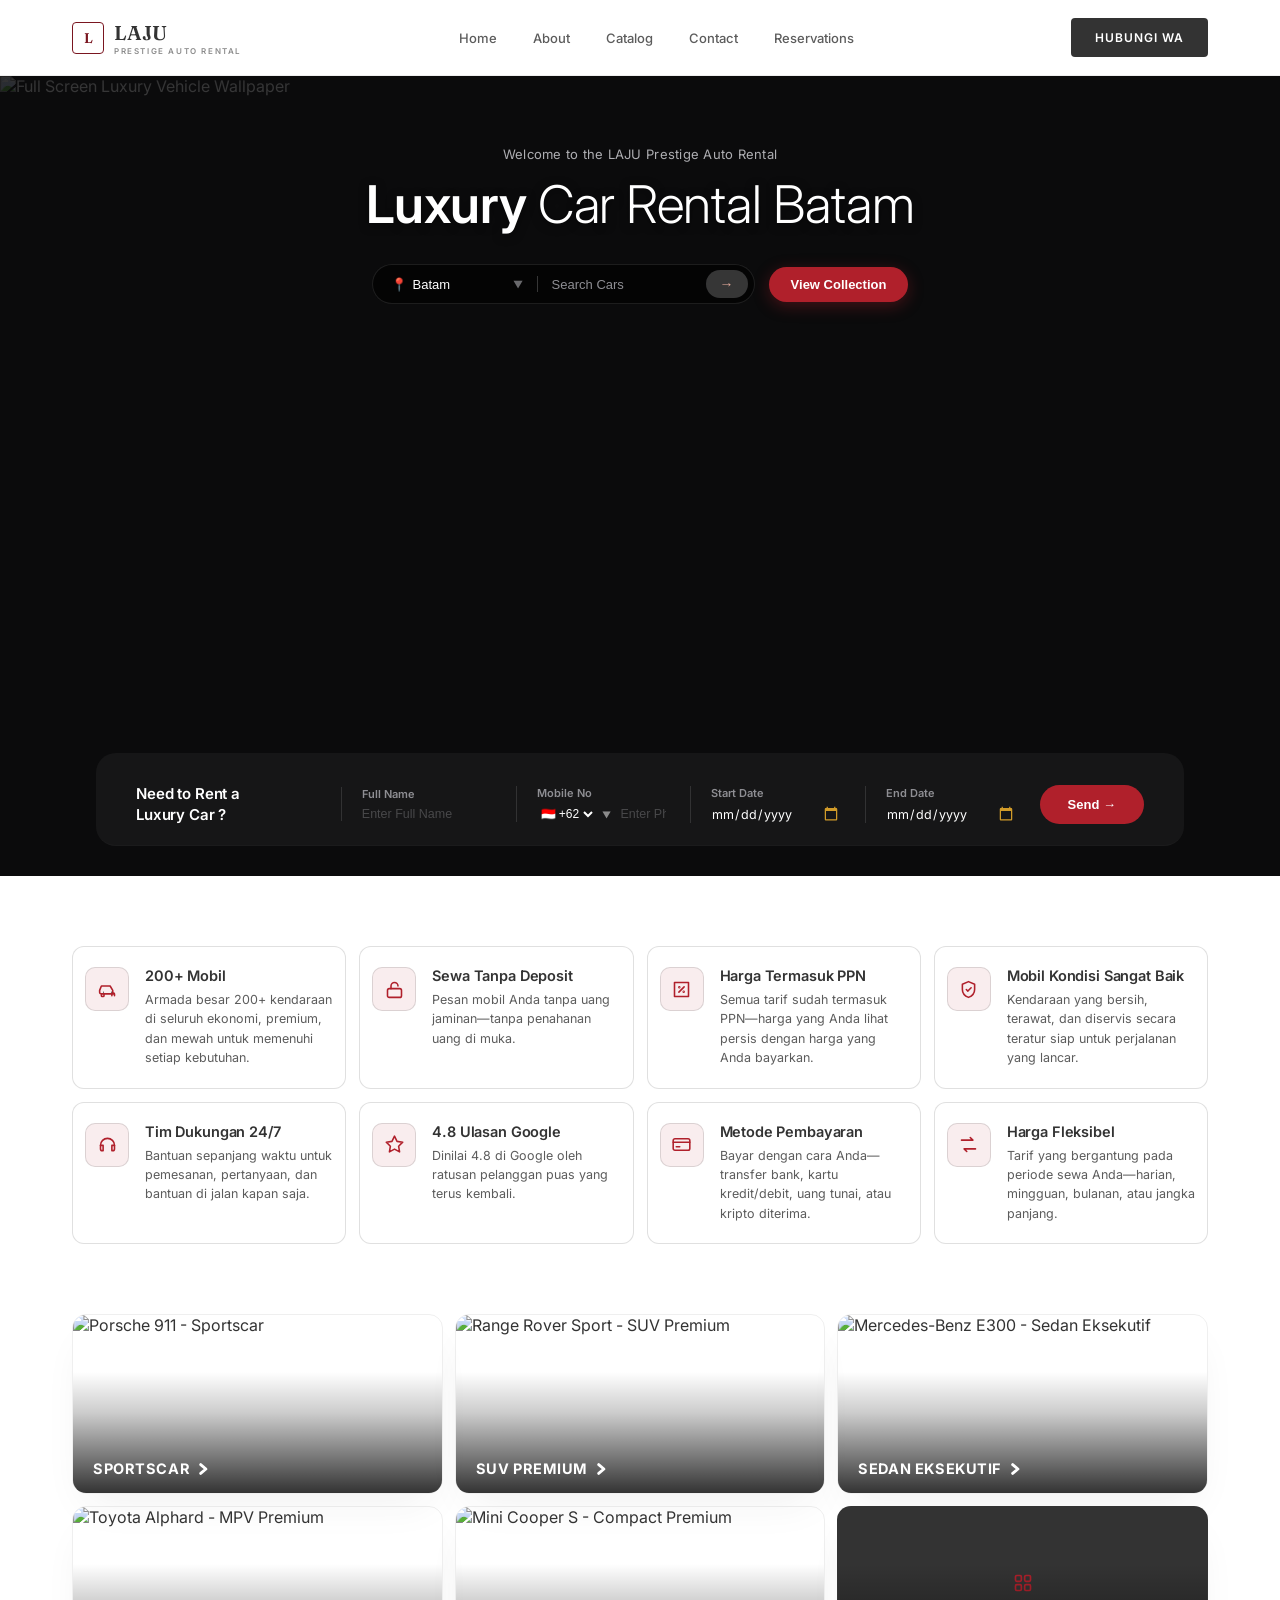
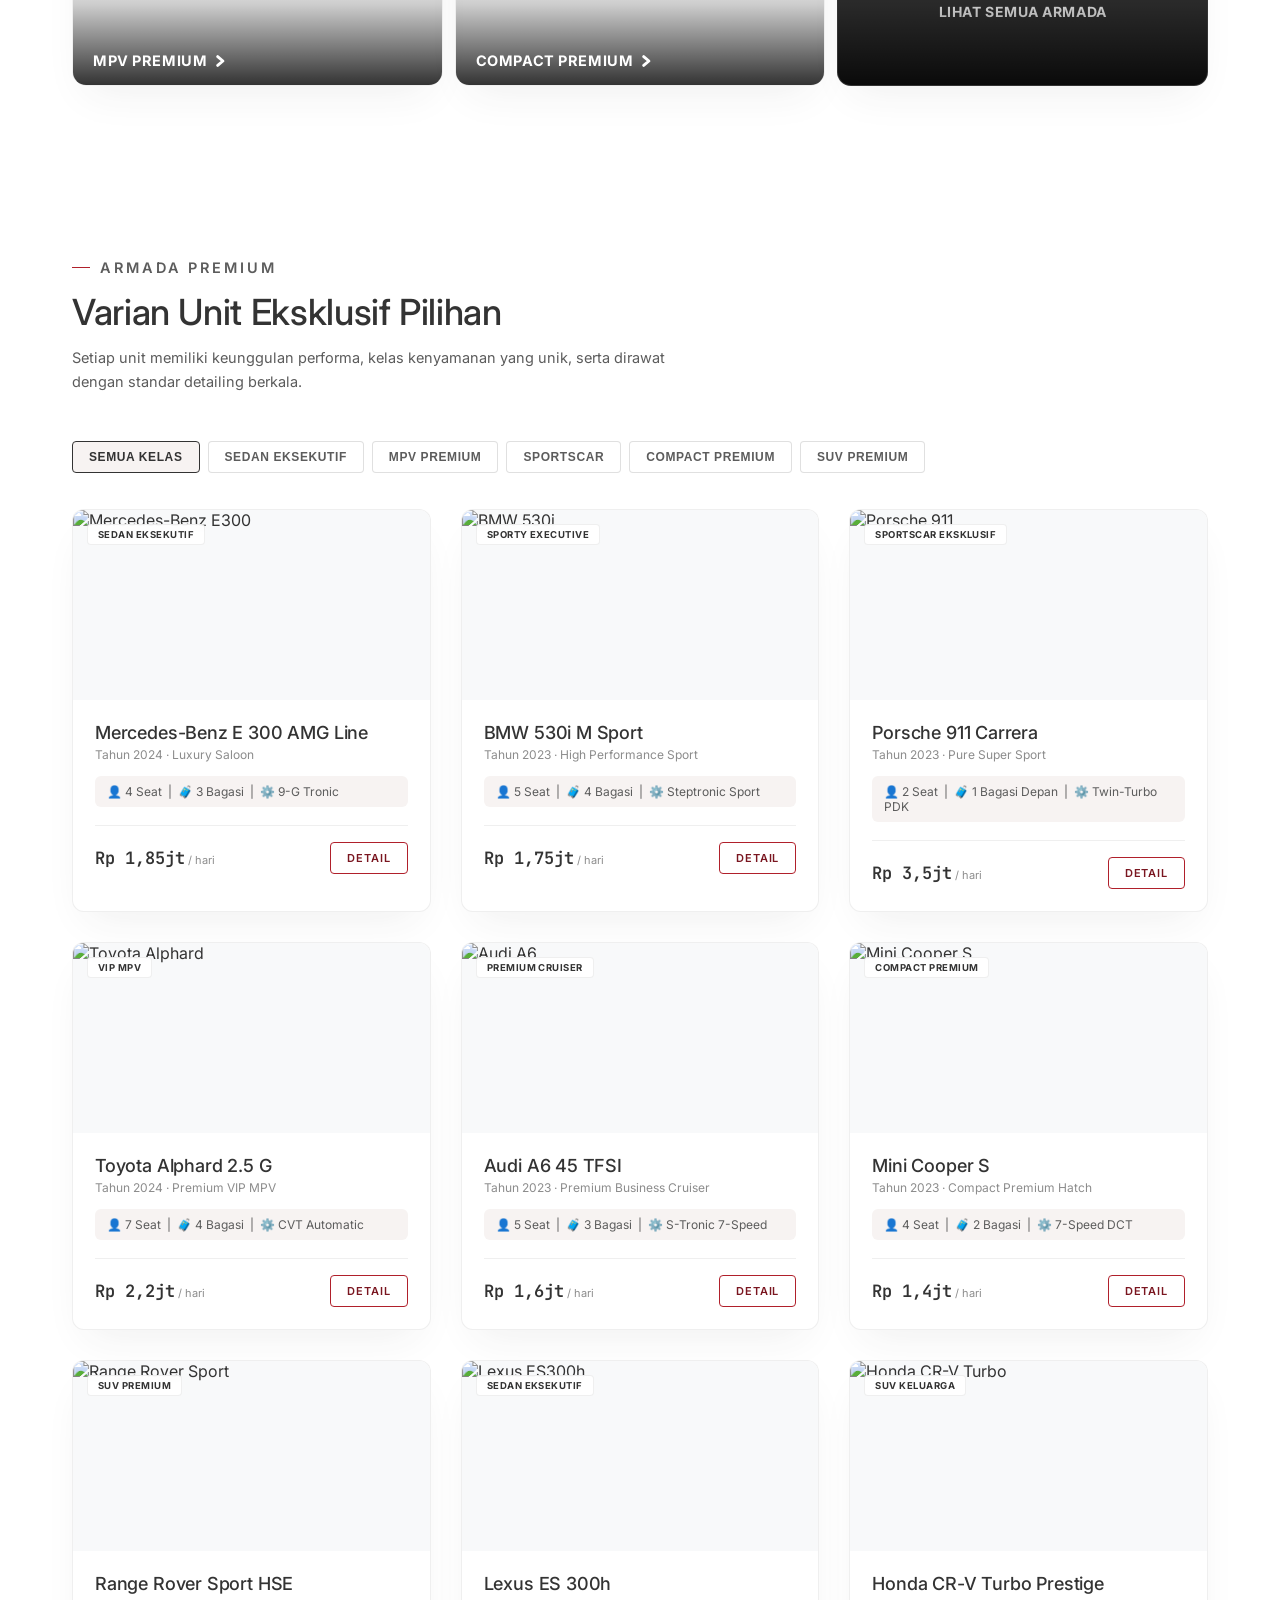
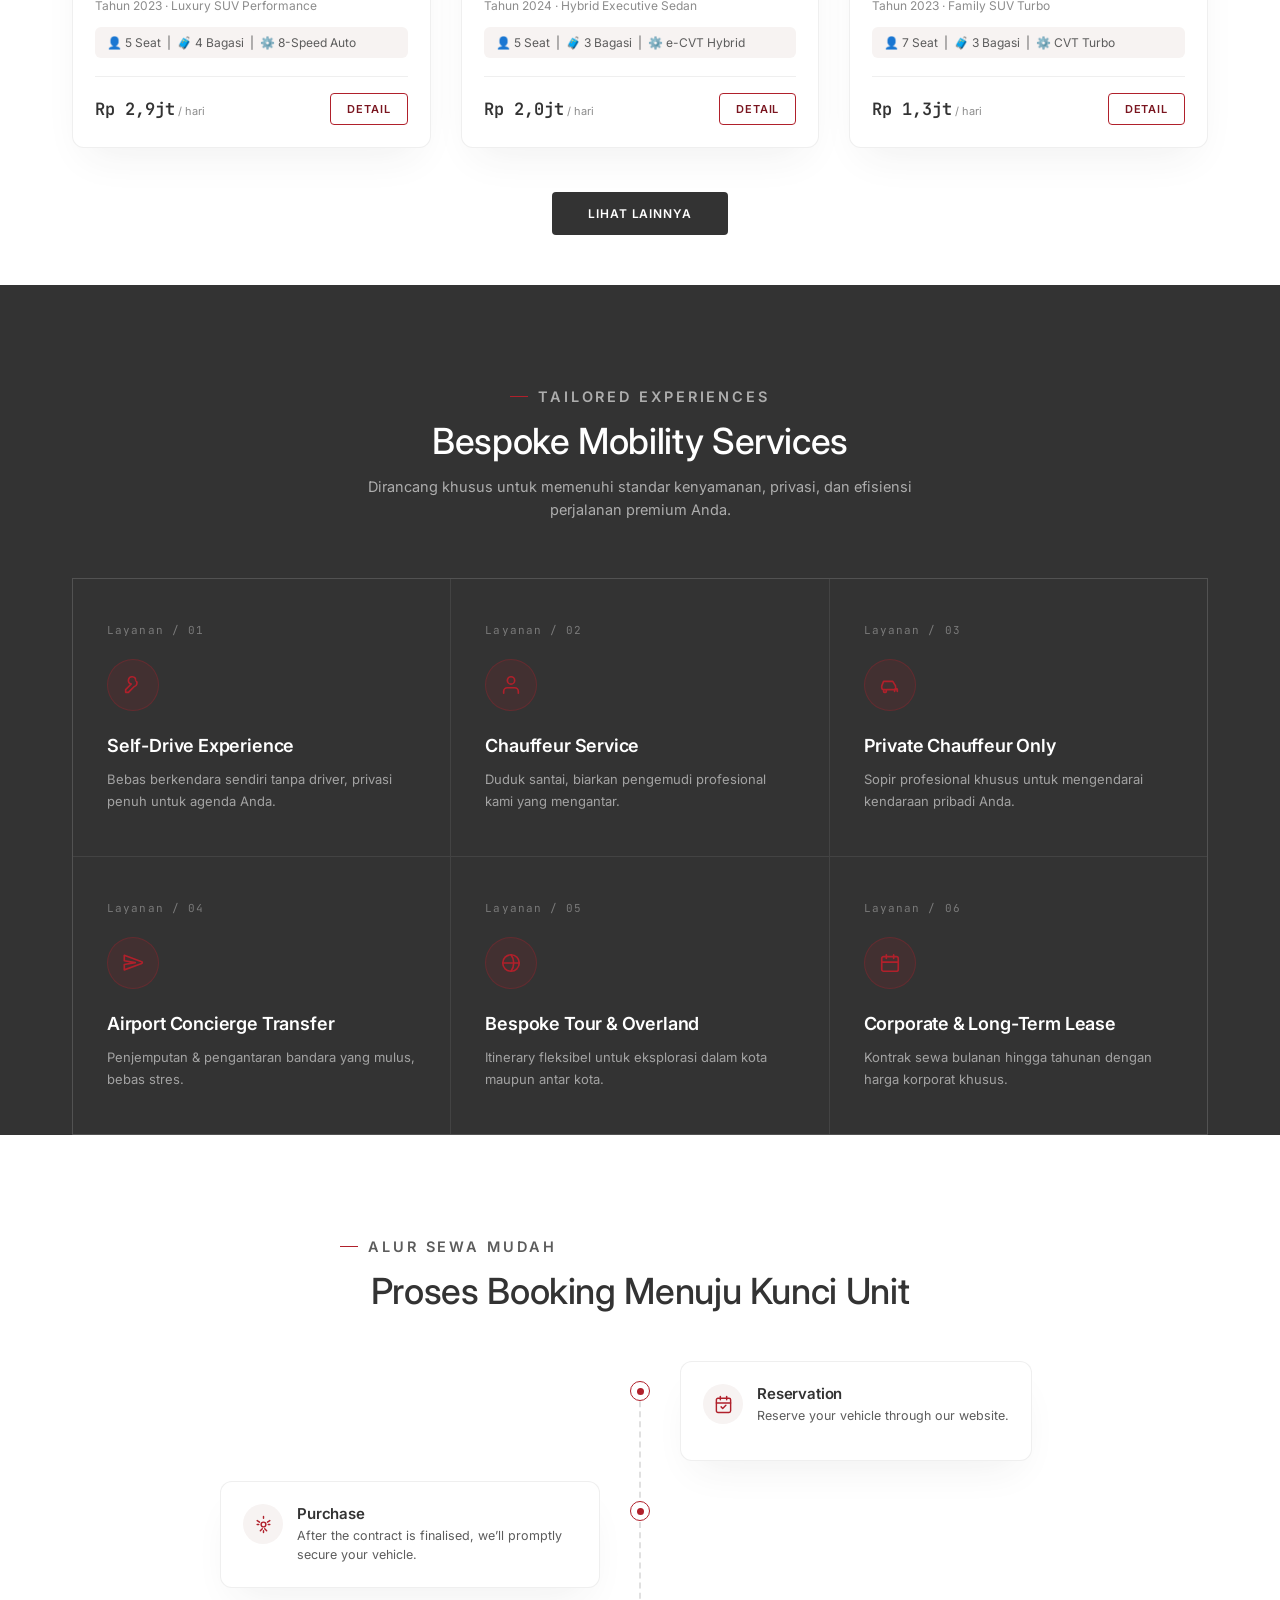
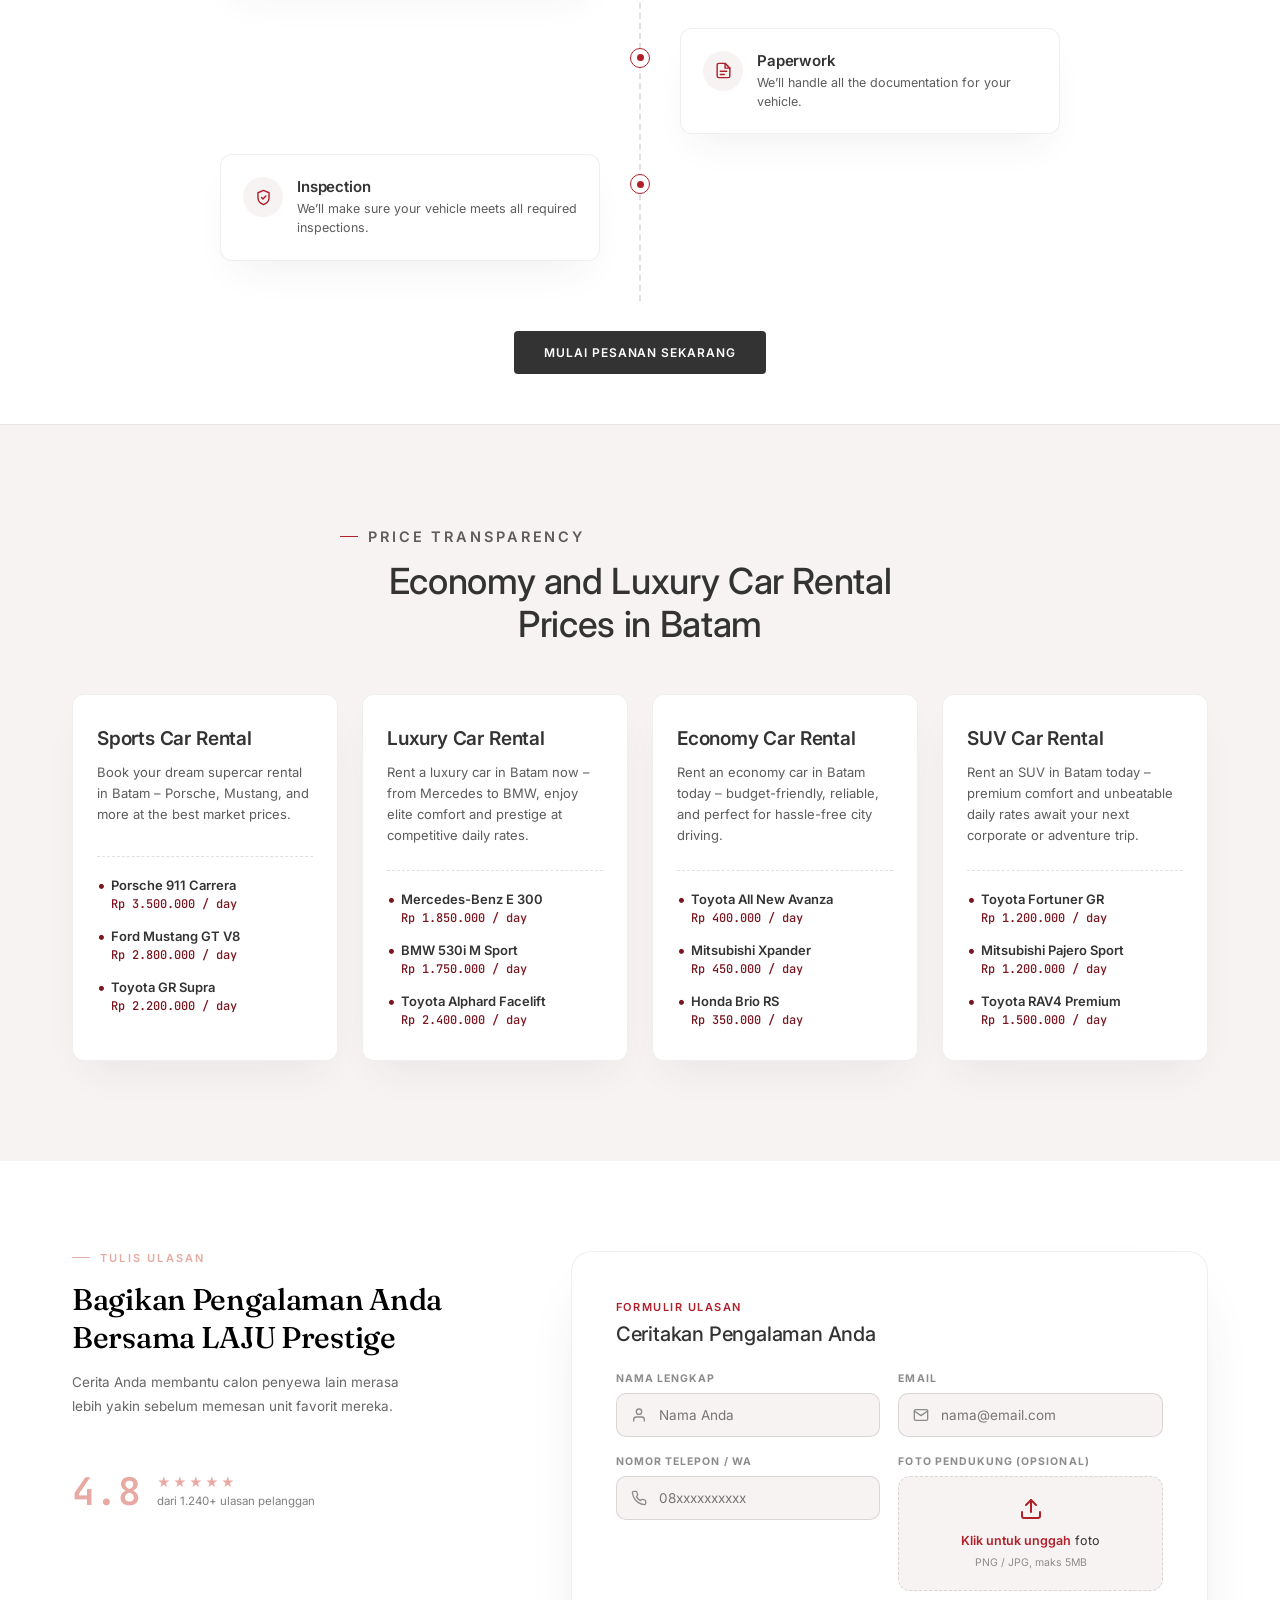
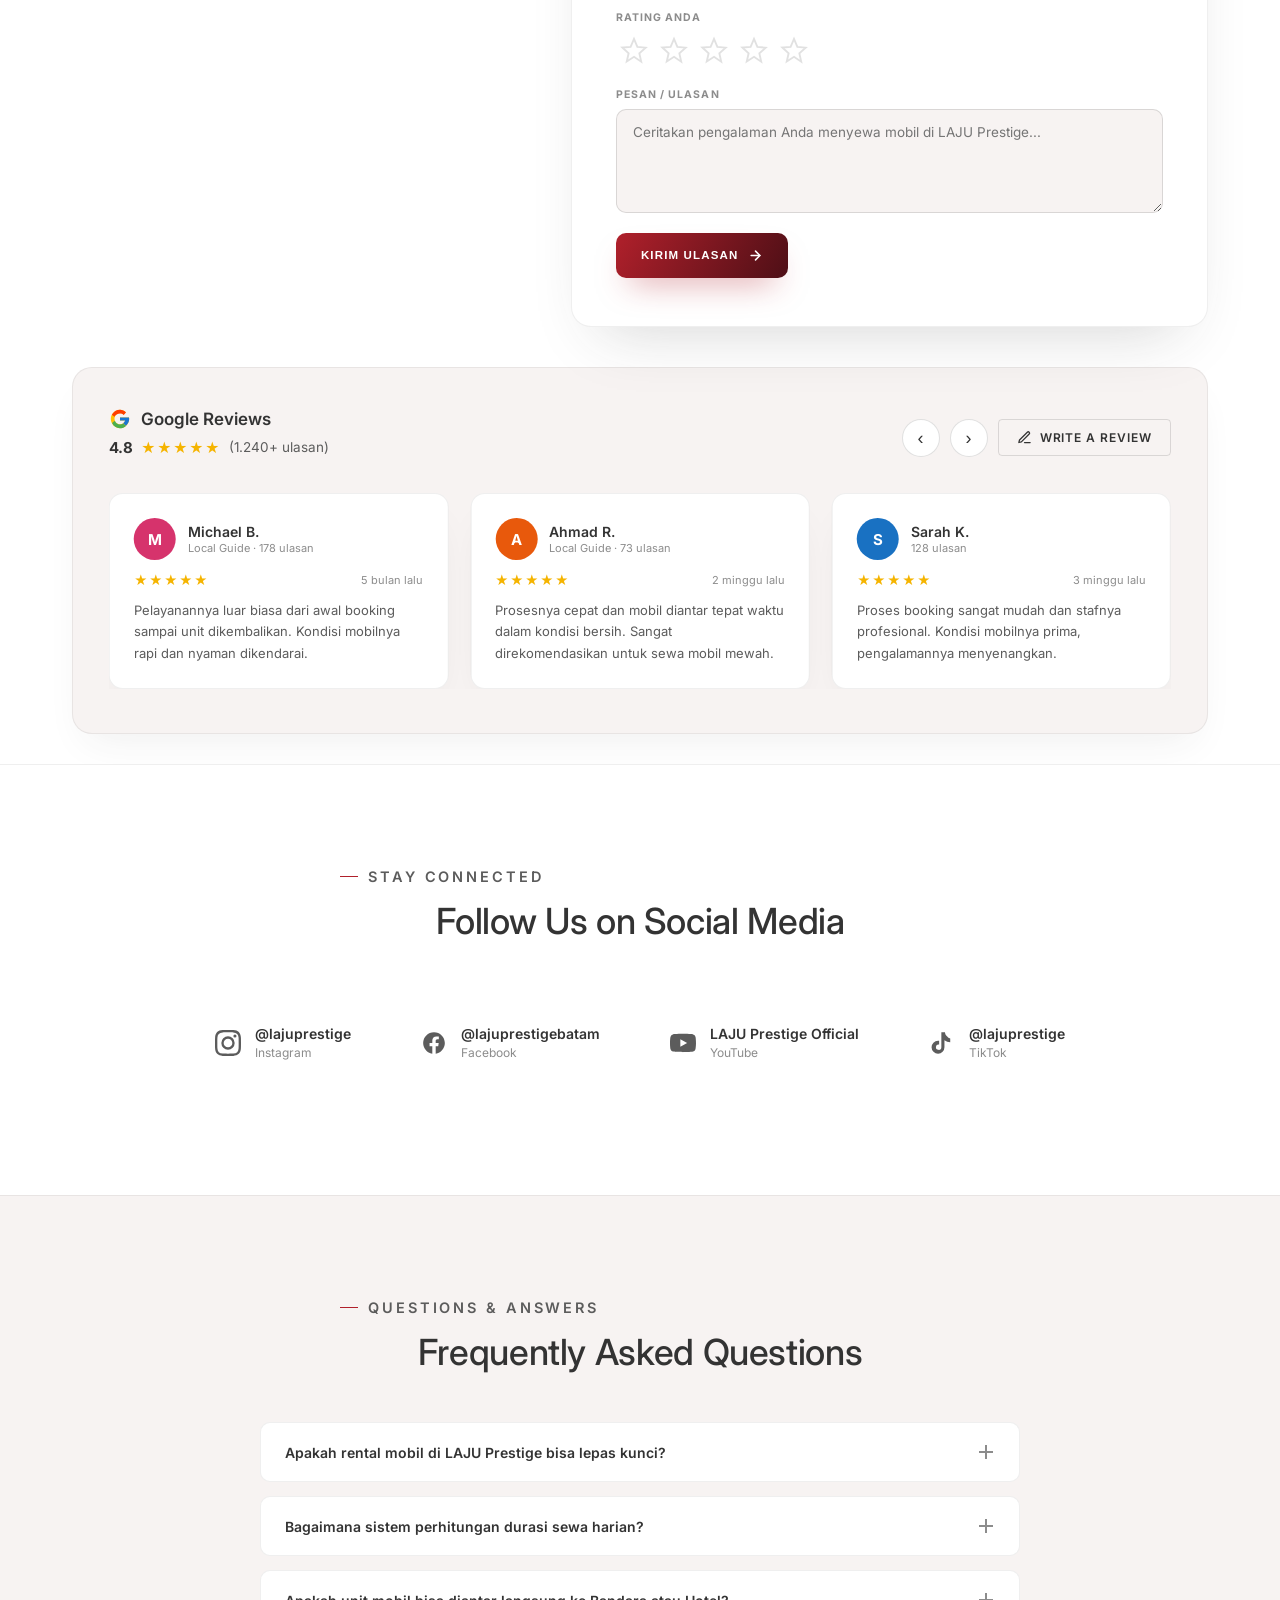
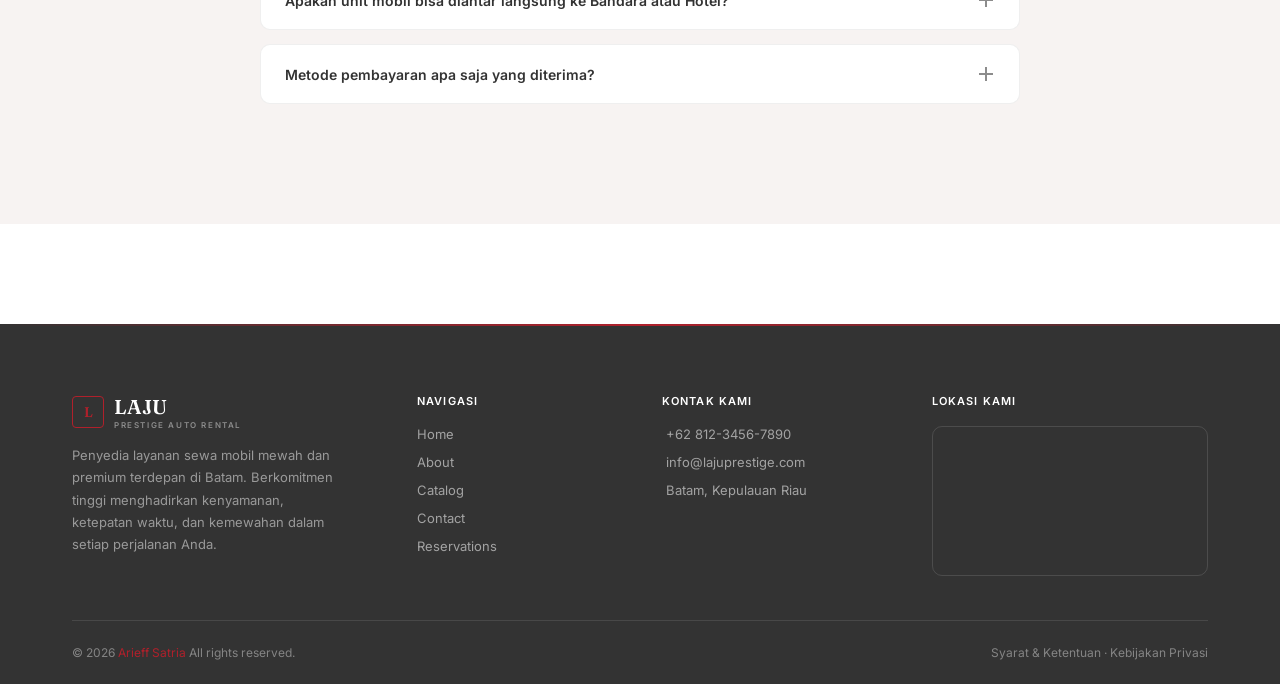
==== commit 850b0840: "update button" ====
--- a/index.html
+++ b/index.html
@@ -7,8 +7,8 @@
     <link rel="preconnect" href="https://fonts.googleapis.com">
     <link rel="preconnect" href="https://fonts.gstatic.com" crossorigin>
     <link href="https://fonts.googleapis.com/css2?family=Fraunces:opsz,wght@9..144,400;9..144,500;9..144,600&family=Inter:wght@300;400;500;600;700&family=JetBrains+Mono:wght@500;600&display=swap" rel="stylesheet">
-    <link rel="stylesheet" href="/components/globals.css">
-    <link rel="stylesheet" href="/website/css/index.css">
+    <link rel="stylesheet" href="components/globals.css">
+    <link rel="stylesheet" href="website/css/index.css">
 </head>
 <body>
     
@@ -217,7 +217,7 @@
 
       <div class="fleet-grid" id="fleetGrid">
         <!-- Mobil 1 -->
-        <a class="car-card" data-cat="sedan" href="../Detail/detail.html?car=mercedes-e300">
+        <a class="car-card" data-cat="sedan" href="detail?car=mercedes-e300">
           <div class="car-img">
             <span class="car-tag">Sedan Eksekutif</span>
             <img src="https://images.unsplash.com/photo-1580273916550-e323be2ae537?auto=format&fit=crop&w=800&q=80" alt="Mercedes-Benz E300">
@@ -234,7 +234,7 @@
         </a>
 
         <!-- Mobil 2 -->
-        <a class="car-card" data-cat="sedan" href="../Detail/detail.html?car=bmw-530i">
+        <a class="car-card" data-cat="sedan" href="detail?car=bmw-530i">
           <div class="car-img">
             <span class="car-tag">Sporty Executive</span>
             <img src="https://images.unsplash.com/photo-1601929862217-f1bf94503333?auto=format&fit=crop&w=800&q=80" alt="BMW 530i">
@@ -251,7 +251,7 @@
         </a>
 
         <!-- Mobil 3 -->
-        <a class="car-card" data-cat="sport" href="../Detail/detail.html?car=porsche-911">
+        <a class="car-card" data-cat="sport" href="detail?car=porsche-911">
           <div class="car-img">
             <span class="car-tag">Sportscar Eksklusif</span>
             <img src="https://images.unsplash.com/photo-1580679568899-be51739ba2df?auto=format&fit=crop&w=800&q=80" alt="Porsche 911">
@@ -268,7 +268,7 @@
         </a>
 
         <!-- Mobil 4 -->
-        <a class="car-card" data-cat="mpv" href=../Detail/detail.html?car=alphard">
+        <a class="car-card" data-cat="mpv" href=detail?car=alphard">
           <div class="car-img">
             <span class="car-tag">VIP MPV</span>
             <img src="https://images.unsplash.com/photo-1519641471654-76ce0107ad1b?auto=format&fit=crop&w=800&q=80" alt="Toyota Alphard">
@@ -285,7 +285,7 @@
         </a>
 
         <!-- Mobil 5 -->
-        <a class="car-card" data-cat="sedan" href="../Detail/detail.html?car=audi-a6">
+        <a class="car-card" data-cat="sedan" href="detail?car=audi-a6">
           <div class="car-img">
             <span class="car-tag">Premium Cruiser</span>
             <img src="https://images.unsplash.com/photo-1599912027611-484b9fc447af?auto=format&fit=crop&w=800&q=80" alt="Audi A6">
@@ -302,7 +302,7 @@
         </a>
 
         <!-- Mobil 6 -->
-        <a class="car-card" data-cat="compact" href="../Detail/detail.html?car=mini-cooper">
+        <a class="car-card" data-cat="compact" href="detail?car=mini-cooper">
           <div class="car-img">
             <span class="car-tag">Compact Premium</span>
             <img src="https://images.unsplash.com/photo-1549399542-7e3f8b79c341?auto=format&fit=crop&w=800&q=80" alt="Mini Cooper S">
@@ -318,7 +318,7 @@
           </div>
         </a>
         <!-- Mobil 7 -->
-        <a class="car-card" data-cat="suv" href="../Detail/detail.html?car=range-rover-sport">
+        <a class="car-card" data-cat="suv" href="detail?car=range-rover-sport">
           <div class="car-img">
             <span class="car-tag">SUV Premium</span>
             <img src="https://images.unsplash.com/photo-1671614415338-68728dd833ea?auto=format&fit=crop&w=800&q=80" alt="Range Rover Sport">
@@ -335,7 +335,7 @@
         </a>
 
         <!-- Mobil 8 -->
-        <a class="car-card" data-cat="sedan" href="../Detail/detail.html?car=lexus-es300h">
+        <a class="car-card" data-cat="sedan" href="detail?car=lexus-es300h">
           <div class="car-img">
             <span class="car-tag">Sedan Eksekutif</span>
             <img src="https://images.unsplash.com/photo-1533473359331-0135ef1b58bf?auto=format&fit=crop&w=800&q=80" alt="Lexus ES300h">
@@ -352,7 +352,7 @@
         </a>
 
         <!-- Mobil 9 -->
-        <a class="car-card" data-cat="suv" href="../Detail/detail.html?car=honda-crv">
+        <a class="car-card" data-cat="suv" href="detail?car=honda-crv">
           <div class="car-img">
             <span class="car-tag">SUV Keluarga</span>
             <img src="https://images.unsplash.com/photo-1568844293986-8d0400bd4745?auto=format&fit=crop&w=800&q=80" alt="Honda CR-V Turbo">
@@ -370,7 +370,7 @@
       </div>
 
       <div style="text-align:center;margin-top:44px; margin-bottom: 50px;">
-        <a href="../Catalog/catalog.html" class="btn btn-primary" style="padding:14px 36px;">Lihat Lainnya</a>
+        <a href="/catalog" class="btn btn-primary" style="padding:14px 36px;">Lihat Lainnya</a>
       </div>
     </div>
   </section>
@@ -500,7 +500,7 @@
       </div>
 
       <div style="text-align:center;margin-top:10px; margin-bottom: 50px;">
-        <a href="../Booking/booking.html" class="btn btn-primary" style="padding:14px 30px;">Mulai Pesanan Sekarang</a>
+        <a href="/booking" class="btn btn-primary" style="padding:14px 30px;">Mulai Pesanan Sekarang</a>
       </div>
     </div>
   </section>
@@ -700,8 +700,6 @@
     </div>
   </section>
   
-
-  <!-- SECTION NEW 2: FOLLOW US ON SOCIAL MEDIA -->
   <section id="social-connect" style="background: var(--surface); padding-bottom: 100px; border-top: 1px solid var(--line);">
     <div class="wrap">
       <div class="section-head center">
@@ -807,8 +805,8 @@
 </main>
 
 <div id="footer"></div>
-<script src="/components/main.js"></script>
-<script src="/website/js/index.js"></script>
+<script src="components/main.js"></script>
+<script src="website/js/index.js"></script>
 
 </body>
 </html>
